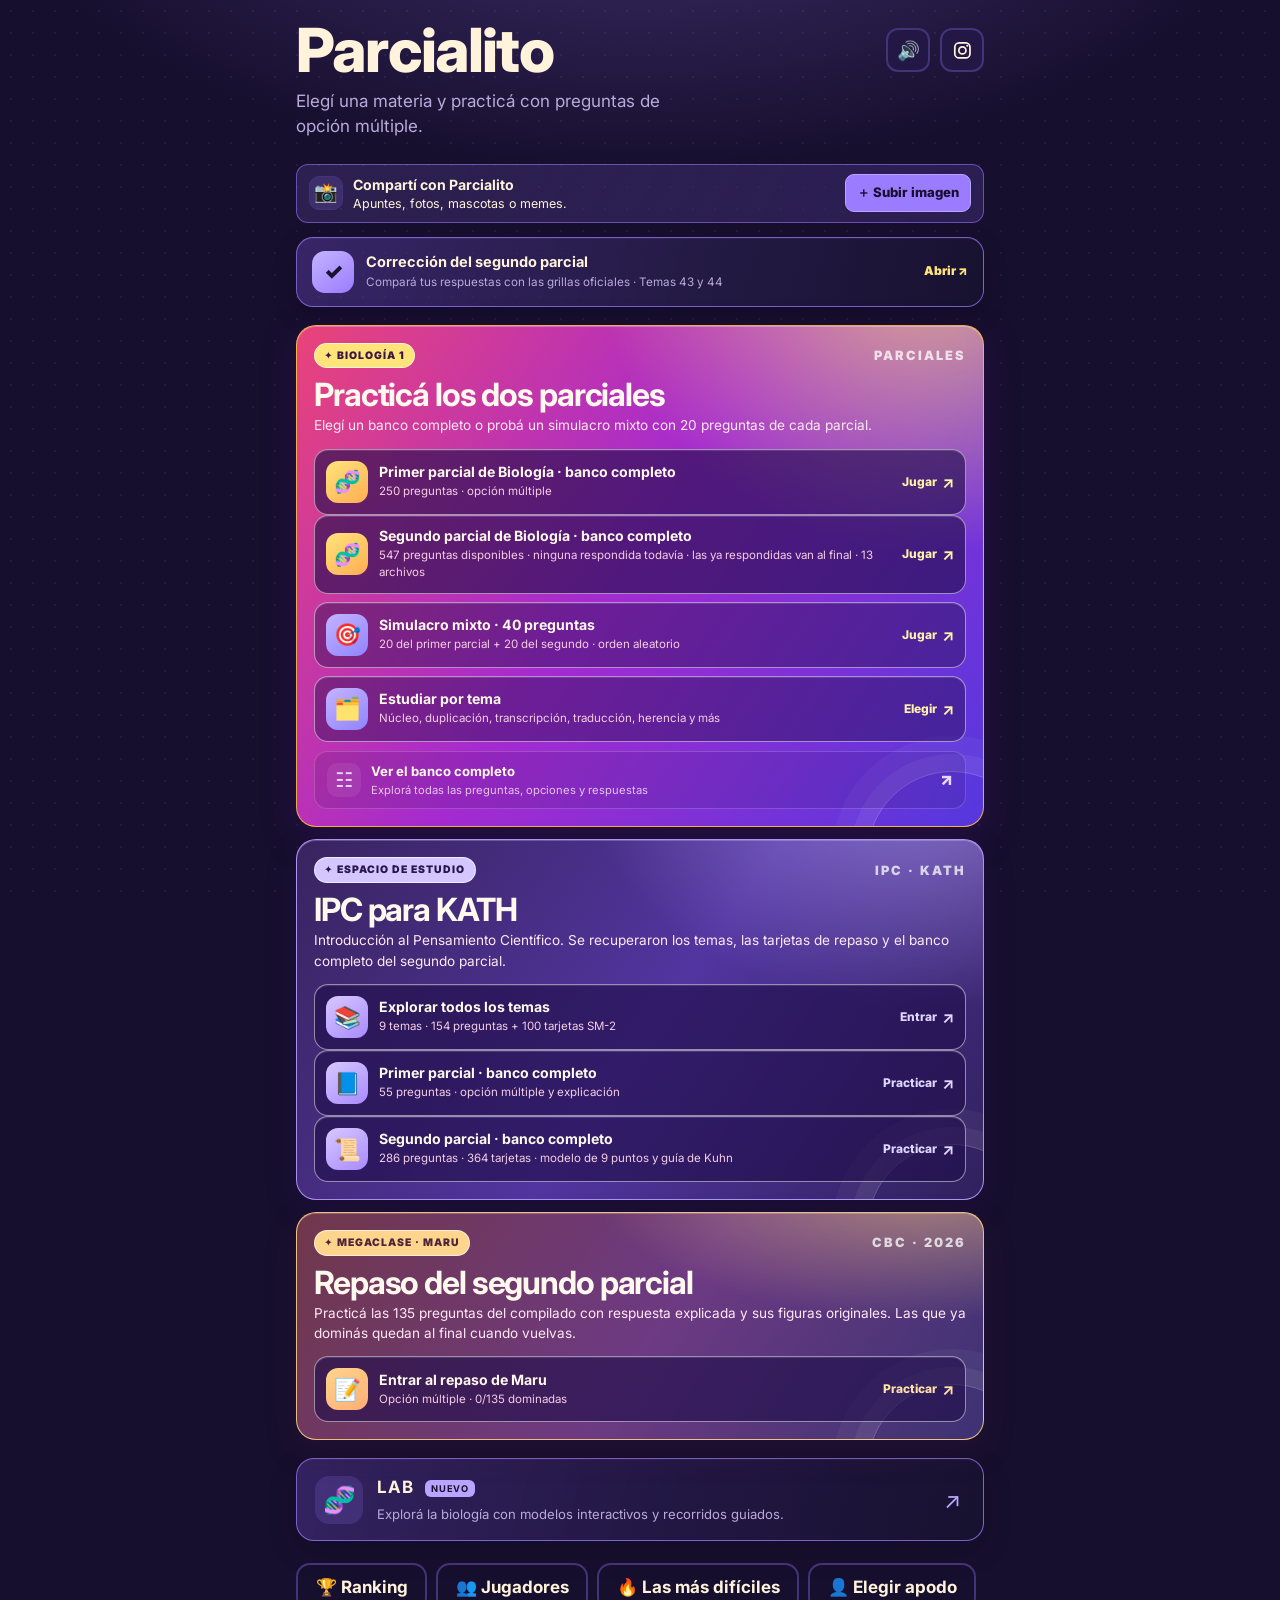
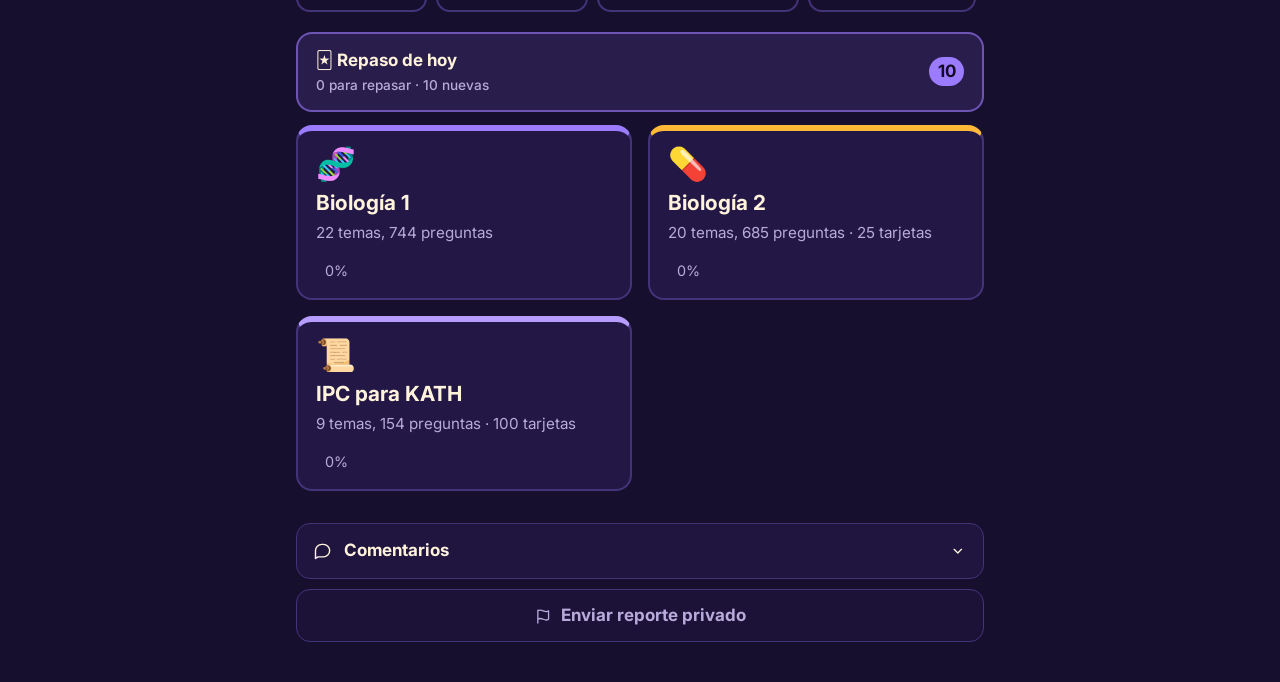
==== index.html @ b1a9db9f "Actualiza versión de app para cargar acceso al Primer Parcial IPC" ====
<!doctype html>
<html lang="es">
<head>
  <meta charset="utf-8">
  <meta name="viewport" content="width=device-width, initial-scale=1, viewport-fit=cover">
  <title>Parcialito: trivia para estudiar</title>
  <meta name="description" content="Practicá con preguntas de opción múltiple por materia y tema, con racha, puntos y sonidos.">
  <meta name="theme-color" content="#170F2E">
  <link rel="icon" type="image/png" sizes="512x512" href="icons/parcialito-512.png">
  <link rel="apple-touch-icon" href="icons/parcialito-192.png">
  <link rel="manifest" href="manifest.json">
  <meta name="apple-mobile-web-app-capable" content="yes">
  <meta name="apple-mobile-web-app-title" content="Parcialito">
  <link rel="preconnect" href="https://fonts.googleapis.com">
  <link rel="preconnect" href="https://fonts.gstatic.com" crossorigin>
  <link href="https://fonts.googleapis.com/css2?family=Inter:wght@400;500;600;700;800&display=swap" rel="stylesheet">
  <link rel="stylesheet" href="css/styles.css?v=20261114-envios3">
</head>
<body>
  <div id="app"></div>
  <canvas id="confeti" aria-hidden="true"></canvas>
  <div id="aviso" role="status" aria-live="polite"></div>


  <noscript>Necesitás activar JavaScript para usar Parcialito.</noscript>
  <script>
    if ('serviceWorker' in navigator && location.protocol === 'https:') {
      window.addEventListener('load', () => {
        navigator.serviceWorker.register('./sw.js?v=20261114-envios2', { scope: './' }).catch((error) => {
          console.warn('[Parcialito] No se pudo registrar el service worker:', error);
        });
      });
    }
  </script>
  <script type="module" src="js/app.js?v=20261115-ipc-primer-parcial"></script>
  <script type="module" src="js/banco-temas.js?v=20261111-1"></script>

<script id="red-de-seguridad">
(function () {
  var detalle = 'No se pudo cargar js/app.js o alguno de sus módulos.';
  function aviso() {
    var app = document.getElementById('app');
    if (!app || app.childElementCount) return;
    app.innerHTML = '<div style="padding:2rem 1rem;text-align:center;font-family:system-ui,sans-serif;color:#FFF3DC;overflow-wrap:anywhere">' +
      '<p style="margin:0 0 1rem">Parcialito no pudo iniciar. Detecté este problema:</p>' +
      '<pre style="white-space:pre-wrap;text-align:left;font-size:.85rem;background:#211e31;padding:12px;border-radius:10px">' +
      detalle.replace(/[&<>]/g, function(c){return {'&':'&amp;','<':'&lt;','>':'&gt;'}[c];}) + '</pre>' +
      '<button id="act-ver" style="font:inherit;font-weight:700;padding:.8rem 1.4rem;border-radius:14px;border:0;background:#9B7BFF;color:#120a26">Volver a intentar</button></div>';
    document.getElementById('act-ver').onclick = function () {
      location.replace(location.pathname + '?actualizar=' + Date.now() + location.hash);
    };
  }
  window.addEventListener('error', function (e) {
    var t = e && e.target;
    if (t && t.tagName && t.tagName !== 'SCRIPT') return;
    if (e && e.message) detalle = e.message + (e.filename ? '\\nArchivo: ' + e.filename : '') + (e.lineno ? '\\nLínea: ' + e.lineno : '');
    setTimeout(aviso, 300);
  }, true);
  window.addEventListener('unhandledrejection', function(e) {
    var r = e && e.reason;
    detalle = 'Error de módulo: ' + (r && r.message ? r.message : String(r || 'desconocido'));
    setTimeout(aviso, 300);
  });
  setTimeout(aviso, 6000);
})();
</script>
<!-- Diagnóstico de inicio: versión 2 -->
</body>
</html>
---- css/styles.css ----
/* ==========================================================
   Repaso: estilos
   Paleta: noche violeta, crema, ámbar (racha), verde/rojo (respuesta)
   Tipografías: Bricolage Grotesque (todo) + Silkscreen (solo la racha)
   ========================================================== */

:root {
  --noche: #170F2E;
  --panel: #231845;
  --panel-2: #2E2058;
  --linea: #43347A;
  --crema: #FFF3DC;
  --tenue: #B8ABDB;
  --violeta: #9B7BFF;
  --ambar: #FFB938;
  --ok: #4FE0A0;
  --mal: #FF5D7A;
  --fuente: 'Inter', system-ui, -apple-system, 'Segoe UI', sans-serif;
  --pixel: 'Silkscreen', 'Courier New', monospace;
  --radio: 16px;
}

*, *::before, *::after { box-sizing: border-box; }

html { color-scheme: dark; -webkit-text-size-adjust: 100%; }

body {
  margin: 0;
  min-height: 100dvh;
  background-color: var(--noche);
  background-image:
    radial-gradient(58rem 28rem at 50% -9rem, rgba(155, 123, 255, .30), transparent 70%),
    radial-gradient(rgba(255, 243, 220, .06) 1px, transparent 1.5px);
  background-size: auto, 22px 22px;
  background-attachment: fixed;
  color: var(--crema);
  font-family: var(--fuente);
  font-size: 1.0625rem;
  line-height: 1.5;
}

button { font: inherit; color: inherit; cursor: pointer; }
h1, h2, h3, p { margin: 0; }

:focus-visible {
  outline: 3px solid var(--ambar);
  outline-offset: 3px;
}

.pantalla {
  max-width: 720px;
  margin: 0 auto;
  padding: 1.25rem 1rem calc(2rem + env(safe-area-inset-bottom));
}

/* ---------- Cabecera ---------- */
.cabecera {
  display: flex;
  align-items: center;
  justify-content: space-between;
  gap: 1rem;
  margin-bottom: .5rem;
}

.marca {
  font-size: clamp(2.6rem, 9vw, 3.8rem);
  font-weight: 800;
  font-stretch: 75%;
  letter-spacing: -.03em;
  line-height: 1;
}

.bajada { color: var(--tenue); max-width: 34ch; margin-bottom: 1.5rem; }

.icono {
  width: 2.75rem; height: 2.75rem;
  display: grid; place-items: center;
  background: var(--panel);
  border: 2px solid var(--linea);
  border-radius: 12px;
  font-size: 1.15rem;
  transition: border-color .15s, transform .1s;
}
.icono:hover { border-color: var(--violeta); }
.icono:active { transform: scale(.94); }

/* ---------- Botones ---------- */
.btn {
  display: inline-flex; align-items: center; justify-content: center; gap: .5rem;
  padding: .8rem 1.4rem;
  border-radius: 14px;
  border: 2px solid transparent;
  font-weight: 700;
  transition: transform .1s, box-shadow .15s, background-color .15s, border-color .15s;
}
.btn:active { transform: translateY(2px); }
.btn.primario {
  background: var(--violeta);
  color: #120a26;
  box-shadow: 0 4px 0 #6a4fd1;
}
.btn.primario:hover { background: #ae92ff; }
.btn.primario:active { box-shadow: 0 1px 0 #6a4fd1; }
.btn.primario[disabled] { background: var(--panel-2); color: var(--tenue); box-shadow: none; cursor: not-allowed; }
.btn.secundario { background: transparent; border-color: var(--linea); color: var(--crema); }
.btn.secundario:hover { border-color: var(--violeta); }
.btn.enlace { background: none; border: 0; padding: .4rem 0; color: var(--tenue); font-weight: 600; }
.btn.enlace:hover { color: var(--crema); }

/* ---------- Inicio: materias ---------- */
.banner-errores {
  width: 100%;
  display: flex; align-items: center; justify-content: space-between;
  padding: .9rem 1.1rem;
  margin-bottom: 1.25rem;
  background: rgba(255, 93, 122, .12);
  border: 2px solid rgba(255, 93, 122, .55);
  border-radius: var(--radio);
  font-weight: 700;
  text-align: left;
}
.banner-errores b {
  background: var(--mal); color: #2a0712;
  min-width: 2rem; padding: .1rem .55rem;
  border-radius: 99px; text-align: center;
}

.materias { display: grid; gap: 1rem; grid-template-columns: repeat(auto-fill, minmax(min(100%, 15.5rem), 1fr)); }

.materia {
  --c: var(--violeta);
  position: relative;
  display: flex; flex-direction: column; gap: .35rem;
  padding: 1.1rem 1.1rem 1rem;
  text-align: left;
  background: var(--panel);
  border: 2px solid var(--linea);
  border-top: 6px solid var(--c);
  border-radius: var(--radio);
  transition: transform .12s, border-color .15s, background-color .15s;
}
.materia:hover { transform: translateY(-3px); border-color: var(--c); background: var(--panel-2); }
.materia .emoji { font-size: 2rem; line-height: 1; margin-bottom: .35rem; }
.materia h2 { font-size: 1.3rem; font-weight: 700; line-height: 1.2; }
.materia .meta { color: var(--tenue); font-size: .95rem; }

.dominio { margin-top: .6rem; display: flex; align-items: center; gap: .6rem; font-size: .9rem; color: var(--tenue); }
.dominio .riel { flex: 1; height: 8px; background: var(--noche); border-radius: 99px; overflow: hidden; }
.dominio .relleno { height: 100%; background: var(--c); border-radius: 99px; }

.vacio {
  padding: 2rem 1.25rem;
  background: var(--panel);
  border: 2px dashed var(--linea);
  border-radius: var(--radio);
  color: var(--tenue);
}
.vacio strong { display: block; color: var(--crema); font-size: 1.15rem; margin-bottom: .4rem; }
.vacio code { background: var(--noche); padding: .1rem .4rem; border-radius: 6px; color: var(--crema); font-size: .95em; }

/* ---------- Materia: temas ---------- */
.titulo-materia { display: flex; align-items: center; gap: .8rem; margin: .5rem 0 1.25rem; }
.titulo-materia .emoji { font-size: 2.2rem; }
.titulo-materia h1 { font-size: clamp(1.7rem, 6vw, 2.3rem); font-weight: 800; line-height: 1.1; letter-spacing: -.02em; }

.temas-barra { display: flex; justify-content: space-between; align-items: center; margin-bottom: .6rem; color: var(--tenue); }

.temas { display: grid; gap: .6rem; padding-bottom: 7.5rem; }

.tema {
  display: flex; align-items: center; gap: .9rem;
  padding: .9rem 1rem;
  background: var(--panel);
  border: 2px solid var(--linea);
  border-radius: 14px;
  cursor: pointer;
  transition: border-color .15s, background-color .15s;
}
.tema:hover { border-color: var(--violeta); }
.tema:has(input:checked) { border-color: var(--c, var(--violeta)); background: var(--panel-2); }
.tema input { width: 1.35rem; height: 1.35rem; accent-color: var(--c, var(--violeta)); flex: none; }
.tema .cuerpo { flex: 1; min-width: 0; }
.tema .nombre { font-weight: 700; line-height: 1.25; }
.tema .detalle { color: var(--tenue); font-size: .92rem; }
.tema .mejor {
  flex: none;
  font-size: .85rem; font-weight: 700;
  padding: .15rem .6rem;
  border-radius: 99px;
  background: var(--noche);
  color: var(--tenue);
}
.tema .mejor.alto { color: var(--ok); }

/* Dominio por tema: barra verde y acceso a las dos modalidades de práctica. */
.tema-item {
  display: grid;
  grid-template-columns: minmax(0, 1fr);
  align-items: stretch;
  gap: .45rem;
}
.tema-item .tema { min-width: 0; }
.tema .coronita {
  display: inline-block;
  margin-left: .2rem;
  color: #E5B94F;
  font-size: .95em;
  vertical-align: .02em;
  filter: drop-shadow(0 1px 2px rgba(229,185,79,.2));
}
.tema-progreso {
  display: block;
  width: 100%;
  height: 6px;
  margin-top: .55rem;
  overflow: hidden;
  border-radius: 99px;
  background: rgba(255,255,255,.09);
}
.tema-progreso-relleno {
  display: block;
  height: 100%;
  border-radius: inherit;
  background: var(--ok, #4FE0A0);
  transition: width .25s ease;
}
.tema-progreso-detalle {
  display: block;
  margin-top: .22rem;
  color: var(--tenue);
  font-size: .76rem;
  line-height: 1.25;
}

.pie-fijo {
  position: fixed; left: 0; right: 0; bottom: 0;
  padding: .9rem 1rem calc(.9rem + env(safe-area-inset-bottom));
  background: rgba(23, 15, 46, .94);
  backdrop-filter: blur(8px);
  border-top: 2px solid var(--linea);
}
.pie-fijo .interior {
  max-width: 720px; margin: 0 auto;
  display: flex; flex-wrap: wrap; align-items: center; justify-content: space-between; gap: .8rem;
}

.segmentos { display: inline-flex; background: var(--panel); border: 2px solid var(--linea); border-radius: 12px; padding: 3px; }
.segmentos label { cursor: pointer; }
.segmentos input { position: absolute; opacity: 0; pointer-events: none; }
.segmentos span { display: block; padding: .4rem .9rem; border-radius: 8px; font-weight: 700; font-size: .95rem; color: var(--tenue); }
.segmentos input:checked + span { background: var(--violeta); color: #120a26; }
.segmentos input:focus-visible + span { outline: 3px solid var(--ambar); outline-offset: 2px; }

/* ---------- Juego ---------- */
.hud { display: flex; align-items: center; gap: .9rem; margin-bottom: 1.25rem; }

.progreso { flex: 1; height: 12px; background: var(--panel); border: 2px solid var(--linea); border-radius: 99px; overflow: hidden; }
.progreso .barra { height: 100%; width: 0; background: var(--violeta); border-radius: 99px; transition: width .35s ease; }

.racha {
  display: inline-flex; align-items: center; gap: .35rem;
  min-width: 4.6rem; justify-content: center;
  padding: .3rem .7rem;
  background: var(--panel);
  border: 2px solid var(--linea);
  border-radius: 12px;
  font-family: var(--pixel);
  font-size: 1.15rem; font-weight: 700;
  color: var(--tenue);
  transition: color .2s, border-color .2s, background-color .2s;
}
.racha .llama { filter: grayscale(1) opacity(.55); transition: filter .2s; font-size: 1.1rem; }
.racha.caliente { color: var(--ambar); border-color: var(--ambar); background: rgba(255, 185, 56, .1); }
.racha.caliente .llama { filter: none; }
.racha.sube { animation: sube .45s ease; }

@keyframes sube {
  0% { transform: scale(1); }
  35% { transform: scale(1.28) rotate(-4deg); }
  100% { transform: scale(1); }
}

.puntos { font-family: var(--pixel); font-size: 1rem; color: var(--tenue); white-space: nowrap; }
.puntos b { color: var(--crema); }

.contador { color: var(--tenue); font-size: .95rem; margin-bottom: .4rem; }

.tarjeta-pregunta {
  padding: 1.25rem 1.25rem 1.35rem;
  background: var(--panel);
  border: 2px solid var(--linea);
  border-radius: var(--radio);
  margin-bottom: 1rem;
}

/* Estado de dominio personal de cada pregunta MC. */
.tarjeta-pregunta.pregunta-dominada { border-color: rgba(79, 224, 160, .52); }
.tarjeta-pregunta.pregunta-practica { border-color: rgba(255, 185, 56, .48); }
.estado-pregunta {
  display: flex; align-items: center; gap: .45rem;
  width: fit-content; max-width: 100%;
  margin: 0 0 .8rem auto;
  padding: .3rem .58rem;
  border: 1px solid var(--linea);
  border-radius: 999px;
  font-size: .72rem; font-weight: 800; line-height: 1.2;
}
.estado-punto { width: .48rem; height: .48rem; flex: none; border-radius: 50%; }
.estado-pregunta-dominada { color: var(--ok); border-color: rgba(79, 224, 160, .35); background: rgba(79, 224, 160, .07); }
.estado-pregunta-dominada .estado-punto { background: var(--ok); }
.estado-pregunta-practica { color: #D9A13B; border-color: rgba(255, 185, 56, .32); background: rgba(255, 185, 56, .06); }
.estado-pregunta-practica .estado-punto { background: #D9A13B; }
.estado-pregunta small { margin-left: .15rem; color: var(--tenue); font-size: .68rem; font-weight: 600; }
.tarjeta-pregunta .tema-etq { color: var(--tenue); font-size: .92rem; margin-bottom: .5rem; }
.pregunta { font-size: clamp(1.25rem, 4.4vw, 1.6rem); font-weight: 700; line-height: 1.3; max-width: 38em; }
.tarjeta-pregunta.tiembla { animation: tiembla .4s ease; }

@keyframes tiembla {
  0%, 100% { transform: translateX(0); }
  20% { transform: translateX(-9px); }
  40% { transform: translateX(8px); }
  60% { transform: translateX(-6px); }
  80% { transform: translateX(4px); }
}

.opciones { display: grid; gap: .7rem; }

.opcion {
  display: flex; align-items: center; gap: .9rem;
  width: 100%;
  padding: .85rem 1rem;
  text-align: left;
  background: var(--panel);
  border: 2px solid var(--linea);
  border-radius: 14px;
  line-height: 1.3;
  transition: transform .1s, border-color .15s, background-color .15s, opacity .2s;
}
.opcion .letra {
  flex: none;
  width: 2rem; height: 2rem;
  display: grid; place-items: center;
  background: var(--noche);
  border: 2px solid var(--linea);
  border-radius: 8px;
  font-family: var(--pixel); font-weight: 700; font-size: .95rem;
  color: var(--tenue);
  transition: background-color .15s, color .15s, border-color .15s;
}
.opciones:not(.bloqueadas) .opcion:hover { border-color: var(--violeta); transform: translateX(3px); }
.opciones:not(.bloqueadas) .opcion:hover .letra { border-color: var(--violeta); color: var(--crema); }

.opciones.bloqueadas .opcion { cursor: default; }
.opcion.ok { border-color: var(--ok); background: rgba(79, 224, 160, .13); }
.opcion.ok .letra { background: var(--ok); border-color: var(--ok); color: #05261a; }
.opcion.mal { border-color: var(--mal); background: rgba(255, 93, 122, .13); }
.opcion.mal .letra { background: var(--mal); border-color: var(--mal); color: #2a0712; }
.opcion.apagada { opacity: .45; }

.feedback { margin: 1rem 0 0; min-height: 0; }
.feedback .veredicto { font-weight: 800; font-size: 1.15rem; }
.feedback .veredicto.ok { color: var(--ok); }
.feedback .veredicto.mal { color: var(--mal); }
.feedback .explicacion { margin-top: .4rem; color: var(--tenue); max-width: 46em; }

.acciones { display: flex; justify-content: flex-end; margin-top: 1rem; min-height: 3.2rem; }

.ayuda-teclas { margin-top: 1.5rem; color: var(--tenue); font-size: .88rem; }
@media (hover: none) { .ayuda-teclas { display: none; } }

/* ---------- Resultado ---------- */
.resultado { text-align: center; padding-top: 2rem; }
.resultado .grande { font-size: 4rem; line-height: 1; margin-bottom: .6rem; }
.resultado h1 { font-size: clamp(2rem, 8vw, 3rem); font-weight: 800; letter-spacing: -.02em; line-height: 1.1; }
.resultado .sub { color: var(--tenue); margin: .5rem auto 1.5rem; max-width: 30ch; }

.cifras { display: grid; grid-template-columns: repeat(3, 1fr); gap: .7rem; margin-bottom: 1.5rem; }
.cifra { padding: 1rem .5rem; background: var(--panel); border: 2px solid var(--linea); border-radius: 14px; }
.cifra b { display: block; font-family: var(--pixel); font-size: clamp(1.3rem, 6vw, 1.9rem); color: var(--ambar); }
.cifra span { color: var(--tenue); font-size: .92rem; }

.botones { display: flex; flex-wrap: wrap; gap: .7rem; justify-content: center; margin-bottom: 2rem; }

.falladas { text-align: left; }
.falladas h2 { font-size: 1.15rem; margin-bottom: .6rem; }
.falladas details { background: var(--panel); border: 2px solid var(--linea); border-radius: 14px; margin-bottom: .6rem; }
.falladas summary { padding: .8rem 1rem; cursor: pointer; font-weight: 600; line-height: 1.3; }
.falladas .detalle { padding: 0 1rem 1rem; color: var(--tenue); }
.falladas .detalle strong { color: var(--ok); }

/* ---------- Varios ---------- */
.cargando { display: grid; place-items: center; min-height: 60vh; color: var(--tenue); gap: 1rem; text-align: center; }
.giro { width: 2.4rem; height: 2.4rem; border: 4px solid var(--linea); border-top-color: var(--violeta); border-radius: 50%; animation: gira .8s linear infinite; }
@keyframes gira { to { transform: rotate(360deg); } }

#confeti { position: fixed; inset: 0; width: 100%; height: 100%; pointer-events: none; z-index: 50; }

#aviso {
  position: fixed; left: 50%; top: 18%;
  transform: translate(-50%, -10px) scale(.9);
  padding: .7rem 1.4rem;
  background: var(--ambar); color: #2b1a00;
  font-family: var(--pixel); font-weight: 700; font-size: 1.15rem;
  border-radius: 14px;
  box-shadow: 0 6px 0 #b9801c;
  opacity: 0; pointer-events: none;
  transition: opacity .2s, transform .25s cubic-bezier(.3, 1.6, .5, 1);
  z-index: 60;
  white-space: nowrap;
}
#aviso.visible { opacity: 1; transform: translate(-50%, 0) scale(1); }

/* ---------- Movimiento reducido ---------- */
@media (prefers-reduced-motion: reduce) {
  *, *::before, *::after { animation: none !important; transition: none !important; }
}

@media (max-width: 420px) {
  .puntos { display: none; }
}

/* ---------- Ranking, apodo e historial ---------- */
.barra-ranking { display: flex; flex-wrap: wrap; gap: .6rem; margin-bottom: 1.25rem; }
.barra-ranking .btn { padding: .6rem 1.1rem; }

.titulo-seccion { font-size: clamp(1.7rem, 6vw, 2.2rem); font-weight: 800; letter-spacing: -.02em; line-height: 1.15; margin-bottom: .75rem; overflow-wrap: anywhere; }

.form-apodo { display: flex; flex-wrap: wrap; gap: .6rem; margin-bottom: 1rem; }
.form-apodo input,
.filtro-tema select {
  font: inherit; color: var(--crema);
  background: var(--panel); border: 2px solid var(--linea); border-radius: 14px;
  padding: .75rem 1rem;
}
.form-apodo input { flex: 1 1 12rem; min-width: 0; }
.form-apodo input:focus,
.filtro-tema select:focus { border-color: var(--violeta); outline: none; }

.chips { display: flex; flex-wrap: wrap; gap: .5rem; margin-bottom: 1rem; }
.chip {
  padding: .45rem .95rem; border-radius: 99px;
  background: var(--panel); border: 2px solid var(--linea);
  font-weight: 700; font-size: .95rem;
}
.chip:hover { border-color: var(--violeta); }
.chip.activo { background: var(--violeta); border-color: var(--violeta); color: #120a26; }

.filtro-tema { display: flex; align-items: center; gap: .7rem; color: var(--tenue); margin-bottom: .5rem; }
.filtro-tema select { flex: 1; min-width: 0; padding: .55rem .8rem; }
.nota-ranking { color: var(--tenue); font-size: .9rem; margin-bottom: 1rem; }

.estado-ranking { color: var(--tenue); text-align: center; padding: 1rem 0; min-height: 1.5em; }
.resultado .estado-ranking { padding: 0 0 1.25rem; }

.lista-ranking, .lista-historial { list-style: none; margin: 0; padding: 0; display: grid; gap: .5rem; }
.lista-ranking li {
  display: grid; grid-template-columns: 2rem 1fr auto; align-items: center; column-gap: .75rem;
  padding: .7rem 1rem;
  background: var(--panel); border: 2px solid var(--linea); border-radius: 14px;
}
.lista-ranking li.yo { border-color: var(--ambar); background: var(--panel-2); }
.lista-ranking .pos { font-family: var(--pixel); color: var(--ambar); text-align: center; }
.lista-ranking .nombre-jugador {
  background: none; border: 0; padding: 0; text-align: left;
  font-weight: 700; overflow-wrap: anywhere;
}
.lista-ranking .nombre-jugador:hover { color: var(--violeta); text-decoration: underline; }
.lista-ranking .detalle-fila { grid-column: 2; grid-row: 2; color: var(--tenue); font-size: .88rem; }
.lista-ranking .pts, .lista-historial .pts { grid-column: 3; grid-row: 1 / span 2; font-family: var(--pixel); font-size: 1.15rem; color: var(--ambar); }

.lista-historial li {
  display: flex; align-items: center; justify-content: space-between; gap: .75rem;
  padding: .7rem 1rem;
  background: var(--panel); border: 2px solid var(--linea); border-radius: 14px;
}
.lista-historial .cuerpo { min-width: 0; }
.lista-historial .nombre { display: block; font-weight: 700; line-height: 1.25; overflow-wrap: anywhere; }
.lista-historial .detalle { color: var(--tenue); font-size: .88rem; }

/* ---------- Progreso por tema ---------- */
.subtitulo { font-size: 1.05rem; font-weight: 800; color: var(--tenue); margin: 1.25rem 0 .6rem; }
.lista-progreso { list-style: none; margin: 0; padding: 0; display: grid; gap: .5rem; }
.lista-progreso li {
  display: flex; align-items: center; justify-content: space-between; gap: .75rem;
  padding: .7rem 1rem;
  background: var(--panel); border: 2px solid var(--linea); border-radius: 14px;
}
.lista-progreso .cuerpo { flex: 1; min-width: 0; }
.lista-progreso .nombre { display: block; font-weight: 700; line-height: 1.25; margin-bottom: .4rem; overflow-wrap: anywhere; }
.lista-progreso .riel { display: block; height: 8px; background: var(--noche); border-radius: 99px; overflow: hidden; }
.lista-progreso .relleno { display: block; height: 100%; background: var(--ok); border-radius: 99px; }
.lista-progreso .pct { text-align: right; font-family: var(--pixel); color: var(--ok); }
.lista-progreso .pct small { display: block; font-family: var(--fuente); color: var(--tenue); font-size: .8rem; }

.aviso-datos { margin-top: 1.25rem; color: var(--tenue); font-size: .85rem; max-width: 52ch; }

/* ---------- Imagen en la pregunta ---------- */
.q-figura { margin: 1rem 0 0; }
.q-figura a { display: block; }
.q-figura img {
  display: block;
  max-width: 100%;
  max-height: min(55vh, 26rem);
  margin: 0 auto;
  object-fit: contain;
  background: var(--noche);
  border: 2px solid var(--linea);
  border-radius: 12px;
  cursor: zoom-in;
}
.q-figura-error { color: var(--tenue); font-size: .92rem; text-align: center; padding: 1rem; }

/* ---------- Reportar pregunta ---------- */
.pie-tarjeta { display: flex; justify-content: flex-end; margin-top: .9rem; }
.reportar {
  background: none; border: 0; padding: .3rem .1rem;
  color: var(--tenue); font-size: .88rem; font-weight: 600;
}
.reportar:hover { color: var(--mal); }
.reportar[disabled] { color: var(--ok); cursor: default; }

dialog.reporte {
  width: min(92vw, 28rem);
  padding: 1.25rem;
  background: var(--panel);
  color: var(--crema);
  border: 2px solid var(--linea);
  border-radius: var(--radio);
}
dialog.reporte::backdrop { background: rgba(10, 6, 24, .72); }
dialog.reporte h2 { font-size: 1.25rem; font-weight: 800; margin-bottom: .5rem; }
.reporte-texto {
  color: var(--tenue); font-size: .92rem; margin-bottom: 1rem;
  display: -webkit-box; -webkit-line-clamp: 3; -webkit-box-orient: vertical; overflow: hidden;
}
dialog.reporte .campo { display: block; margin-bottom: .9rem; }
dialog.reporte .campo > span { display: block; margin-bottom: .3rem; font-weight: 600; font-size: .95rem; }
dialog.reporte select,
dialog.reporte textarea {
  width: 100%;
  padding: .65rem .8rem;
  background: var(--noche);
  color: var(--crema);
  border: 2px solid var(--linea);
  border-radius: 12px;
  font: inherit;
}
dialog.reporte textarea { resize: vertical; min-height: 4.5rem; }
dialog.reporte select:focus,
dialog.reporte textarea:focus { outline: none; border-color: var(--violeta); }
.reporte-estado { min-height: 1.4rem; color: var(--tenue); font-size: .92rem; }
.reporte-botones { display: flex; justify-content: flex-end; gap: .6rem; margin-top: .4rem; }

/* ---------- Repaso de hoy (tarjetas) ---------- */
.banner-repaso {
  width: 100%;
  display: flex; align-items: center; justify-content: space-between;
  padding: .9rem 1.1rem;
  margin-bottom: .8rem;
  background: rgba(155, 123, 255, .14);
  border: 2px solid rgba(155, 123, 255, .6);
  border-radius: var(--radio);
  font-weight: 700;
  text-align: left;
}
.banner-repaso span { display: flex; flex-direction: column; gap: .1rem; }
.banner-repaso small { color: var(--tenue); font-weight: 500; font-size: .85rem; }
.banner-repaso b {
  background: var(--violeta); color: #120a26;
  min-width: 2rem; padding: .1rem .55rem;
  border-radius: 99px; text-align: center;
}
.al-dia { color: var(--tenue); font-size: .92rem; margin: 0 0 1rem; }

/* ---------- Dificultad ---------- */
.dato-dificultad { margin-top: .5rem; font-size: .92rem; color: var(--tenue); }
.dato-dificultad b { color: var(--ambar); }

/* ---------- Simulacro ---------- */
.grupo-botones { display: flex; flex-wrap: wrap; gap: .6rem; }
.reloj {
  font-family: var(--pixel); font-size: 1.05rem; white-space: nowrap;
  padding: .3rem .7rem;
  background: var(--panel);
  border: 2px solid var(--linea);
  border-radius: 12px;
  color: var(--tenue);
}
.reloj.urgente { color: var(--mal); border-color: var(--mal); }
.opcion.elegida { border-color: var(--violeta); background: var(--panel-2); }
.opcion.elegida .letra { background: var(--violeta); border-color: var(--violeta); color: #120a26; }

/* ---------- Tarjetas tipo Anki ---------- */
.contadores-t { display: flex; gap: .6rem; font-family: var(--pixel); font-size: 1.05rem; }
.contadores-t span { min-width: 1.4rem; text-align: center; }
.c-nueva { color: #5CC8FF; }
.c-aprend { color: var(--mal); }
.c-repaso { color: var(--ok); }

.flip { position: relative; perspective: 1400px; cursor: pointer; margin-bottom: 1.2rem; border-radius: var(--radio); -webkit-tap-highlight-color: transparent; }
.flip-tilt {
  transform-style: preserve-3d;
  transform: rotateX(var(--rx, 0deg)) rotateY(var(--ry, 0deg));
  transition: transform .18s ease-out;
}
.flip-interno {
  display: grid;
  position: relative;
  transform-style: preserve-3d;
}
.flip.volteada .flip-interno { transform: rotateY(180deg); }
.cara {
  grid-area: 1 / 1;
  min-height: 17rem;
  display: flex; flex-direction: column; justify-content: center; gap: .8rem;
  padding: 1.4rem 1.3rem;
  background: var(--panel);
  border: 2px solid var(--linea);
  border-radius: var(--radio);
  box-shadow: 0 10px 30px rgba(0, 0, 0, .25);
  backface-visibility: hidden;
  -webkit-backface-visibility: hidden;
}
.cara.dorso { transform: rotateY(180deg); background: var(--panel-2); border-color: var(--violeta); }
.cara .tema-etq { color: var(--tenue); font-size: .9rem; margin: 0; }
.texto-t { font-size: clamp(1.2rem, 4.2vw, 1.55rem); font-weight: 700; line-height: 1.35; white-space: pre-line; overflow-wrap: anywhere; }
.cara.dorso .texto-t { font-weight: 600; font-size: clamp(1.05rem, 3.8vw, 1.3rem); }
.pista-t { color: var(--tenue); font-size: .85rem; margin: auto 0 0; text-align: center; }

.acciones-t { display: grid; grid-template-columns: repeat(4, 1fr); gap: .5rem; min-height: 4.2rem; }
.acciones-t > .btn { grid-column: 1 / -1; }
.valorar {
  display: flex; flex-direction: column; align-items: center; gap: .15rem;
  padding: .7rem .3rem;
  background: var(--panel);
  border: 2px solid var(--linea);
  border-radius: 14px;
  transition: transform .1s, border-color .15s;
}
.valorar b { font-weight: 700; }
.valorar small { color: var(--tenue); font-weight: 500; font-size: .78rem; }
.valorar:hover { transform: translateY(-2px); }
.valorar.otra { border-color: rgba(255, 93, 122, .6); }
.valorar.dificil { border-color: rgba(255, 185, 56, .6); }
.valorar.bien { border-color: rgba(79, 224, 160, .6); }
.valorar.facil { border-color: rgba(92, 200, 255, .6); }
@media (max-width: 420px) { .acciones-t { grid-template-columns: repeat(2, 1fr); } }

/* ---------- Animación de la tarjeta ---------- */
/* Giro con rebote: se levanta, se pasa un poco de largo y vuelve a su lugar */
.flip.girando .flip-interno { animation: girar .85s cubic-bezier(.3, .6, .25, 1) both; }
@keyframes girar {
  0%   { transform: translateZ(0) rotateY(0deg) scale(1); }
  30%  { transform: translateZ(44px) rotateY(62deg) scale(1); }
  62%  { transform: translateZ(34px) rotateY(197deg) scale(1); }
  82%  { transform: translateZ(8px) rotateY(173deg) scale(1); }
  100% { transform: translateZ(0) rotateY(180deg) scale(1); }
}

/* Sombra en el piso: se achica cuando la tarjeta se levanta */
.flip::after {
  content: ''; position: absolute; left: 10%; right: 10%; bottom: -12px; height: 26px; z-index: -1;
  background: radial-gradient(ellipse at center, rgba(0, 0, 0, .5), transparent 70%);
  filter: blur(7px); opacity: .55; pointer-events: none;
}
.flip.girando::after { animation: sombra .85s ease-in-out; }
@keyframes sombra {
  0%   { transform: scaleX(1); opacity: .55; }
  35%  { transform: scaleX(.5); opacity: .2; }
  62%  { transform: scaleX(.68); opacity: .28; }
  100% { transform: scaleX(1); opacity: .55; }
}

/* Reflejo de luz que sigue al puntero y brillo que cruza la tarjeta al girar */
.cara { position: relative; overflow: hidden; }
.cara::before {
  content: ''; position: absolute; inset: 0; pointer-events: none; opacity: 0; transition: opacity .25s;
  background: radial-gradient(circle at var(--mx, 50%) var(--my, 30%), rgba(255, 255, 255, .16), transparent 55%);
}
.cara.dorso::before { background: radial-gradient(circle at calc(100% - var(--mx, 50%)) var(--my, 30%), rgba(255, 255, 255, .16), transparent 55%); }
@media (hover: hover) { .flip:hover .cara::before { opacity: 1; } }
.cara::after {
  content: ''; position: absolute; inset: -30%; pointer-events: none; opacity: 0;
  background: linear-gradient(105deg, transparent 42%, rgba(255, 255, 255, .26) 50%, transparent 58%);
  transform: translateX(-110%);
}
.flip.girando .cara::after { animation: brillo .85s ease-in-out; }
@keyframes brillo {
  0%   { transform: translateX(-110%); opacity: 1; }
  100% { transform: translateX(110%); opacity: 1; }
}

/* Entrada y salida de cada tarjeta */
.flip.entra { animation: entra .5s cubic-bezier(.2, .9, .3, 1.15) both; }
@keyframes entra {
  from { opacity: 0; transform: translateY(30px) scale(.92) rotateX(10deg); }
  to   { opacity: 1; transform: none; }
}
.flip.sale-1 { animation: sale-otra .3s ease-in forwards; }      /* otra vez: sacudida y se va a la izquierda */
.flip.sale-2 { animation: sale-dificil .3s ease-in forwards; }   /* difícil: se hunde */
.flip.sale-3 { animation: sale-bien .3s ease-in forwards; }      /* bien: vuela a la derecha */
.flip.sale-4 { animation: sale-facil .3s ease-in forwards; }     /* fácil: sube y desaparece */
@keyframes sale-otra   { 25% { transform: translateX(10px) rotate(1.5deg); } 100% { transform: translateX(-125%) rotate(-12deg); opacity: 0; } }
@keyframes sale-dificil { to { transform: translateY(46px) scale(.9) rotate(-3deg); opacity: 0; } }
@keyframes sale-bien   { to { transform: translateX(125%) rotate(10deg); opacity: 0; } }
@keyframes sale-facil  { to { transform: translateY(-130%) scale(1.08) rotate(4deg); opacity: 0; } }

/* Los botones aparecen de a uno cuando la tarjeta termina de girar */
.valorar { animation: aparece .45s cubic-bezier(.2, .9, .3, 1.3) backwards; animation-delay: calc(var(--i, 0) * 70ms + 380ms); }
@keyframes aparece {
  from { opacity: 0; transform: translateY(14px) scale(.9); }
  to   { opacity: 1; transform: none; }
}
.valorar:active { transform: scale(.96); }

/* La pista respira suavemente */
.pista-t { animation: respira 2.6s ease-in-out infinite; }
@keyframes respira { 0%, 100% { opacity: .5; } 50% { opacity: 1; } }

.ayuda-valorar { color: var(--tenue); font-size: .88rem; margin-top: .8rem; text-align: center; animation: aparece .4s ease .7s backwards; }

/* ---------- Actividades interactivas de un tema ---------- */
.tema-bloque { display: grid; gap: .45rem; }
.actividades-tema { display: flex; flex-wrap: wrap; gap: .4rem; padding-left: .2rem; }
.actividades-tema:empty { display: none; }
.btn-actividad {
  display: inline-flex; align-items: center; gap: .4rem;
  padding: .45rem .95rem;
  background: rgba(155, 123, 255, .14);
  border: 2px solid rgba(155, 123, 255, .55);
  border-radius: 99px;
  font-weight: 700; font-size: .92rem;
  transition: transform .1s, border-color .15s, background-color .15s;
}
.btn-actividad:hover { border-color: var(--violeta); background: rgba(155, 123, 255, .24); }
.btn-actividad:active { transform: translateY(1px); }

/* ---------- Crucigrama: fila propia debajo de su tema ---------- */
.tema-cruci {
  display: flex; align-items: center; gap: .9rem;
  width: calc(100% - 1.1rem); margin: -.2rem 0 0 1.1rem;
  padding: .75rem 1rem;
  text-align: left;
  background: #FFF3DC; color: #1b1230;
  border: 2px solid #E4DAFF;
  border-left: 6px solid var(--c, var(--violeta));
  border-radius: 14px;
  box-shadow: 0 3px 0 #b9a98c;
  transition: transform .1s, box-shadow .15s, background-color .15s;
}
.tema-cruci:hover { background: #FFF9EC; transform: translateY(-1px); box-shadow: 0 4px 0 #b9a98c; }
.tema-cruci:active { transform: translateY(2px); box-shadow: 0 1px 0 #b9a98c; }
.tema-cruci:focus-visible { outline: 3px solid var(--ambar); outline-offset: 3px; }
.tema-cruci.suelto { width: 100%; margin: 0; }
.tema-cruci .ic { flex: none; width: 2.3rem; height: 2.3rem; display: grid; place-items: center; font-size: 1.15rem; background: #E4DAFF; border-radius: 99px; }
.tema-cruci .cuerpo { flex: 1; min-width: 0; display: flex; flex-direction: column; }
.tema-cruci .nombre { font-weight: 800; line-height: 1.25; }
.tema-cruci .detalle { color: #5a4a80; font-size: .9rem; }
.tema-cruci .mejor { flex: none; font-size: .95rem; font-weight: 800; letter-spacing: .05rem; color: #b36200; }
.tema-cruci b { flex: none; color: #6a4fd1; }

/* ---------- Instagram en la cabecera del menú principal ---------- */
.acciones-cabecera {
  display: flex;
  align-items: center;
  gap: .6rem;
  flex: none;
}

.dev-link {
  width: 2.75rem;
  height: 2.75rem;
  display: inline-grid;
  place-items: center;
  flex: none;
  color: var(--crema);
  background: var(--panel);
  border: 2px solid var(--linea);
  border-radius: 12px;
  text-decoration: none;
  transition: color .18s ease, border-color .18s ease, background-color .18s ease, transform .12s ease;
}

.dev-link:hover {
  color: #E1306C;
  border-color: #E1306C;
  background: var(--panel-2);
}

.dev-link:active {
  transform: scale(.94);
}

.instagram-icon {
  display: block;
  width: 1.3rem;
  height: 1.3rem;
  flex: none;
}

.dev-link:focus-visible {
  outline: 3px solid var(--ambar);
  outline-offset: 3px;
}


/* ---------- Instalar Parcialito (solo en el menú principal) ---------- */
.instalar-app-wrap {
  margin-top: -1rem;
  margin-bottom: 1.1rem;
}

.btn-instalar {
  display: inline-flex;
  align-items: center;
  gap: .55rem;
  min-height: 2.65rem;
  padding: .6rem .9rem;
  border-color: rgba(155, 123, 255, .7);
  background: rgba(35, 24, 69, .72);
  font-size: .9rem;
}

.btn-instalar:hover {
  background: rgba(155, 123, 255, .16);
}

.btn-instalar svg {
  display: block;
  width: 1.15rem;
  height: 1.15rem;
  flex: none;
}

@media (max-width: 420px) {
  .instalar-app-wrap { margin-top: -.75rem; }
  .btn-instalar { width: 100%; justify-content: center; }
}


/* ---------- Comentarios públicos y reportes privados ---------- */
.participacion { display: grid; gap: .65rem; margin: 2rem 0 .5rem; }
.panel-comentarios { overflow: hidden; border: 1px solid var(--linea); border-radius: 14px; background: rgba(35,24,69,.72); }
.panel-comentarios > summary { display: flex; align-items: center; gap: .7rem; padding: .9rem 1rem; min-height: 3.25rem; cursor: pointer; list-style: none; font-weight: 700; }
.panel-comentarios > summary::-webkit-details-marker { display: none; }
.panel-comentarios > summary .chevron { width: 1.1rem; height: 1.1rem; margin-left: auto; transition: transform .18s ease; }
.panel-comentarios[open] > summary .chevron { transform: rotate(180deg); }
.icono-lineal { width: 1.25rem; height: 1.25rem; flex: none; }
.comentarios-contenido { padding: 0 1rem 1rem; border-top: 1px solid rgba(184,171,219,.16); }
.participacion-ayuda { color: var(--tenue); font-size: .9rem; margin: .85rem 0; }
.form-participacion { display: grid; gap: .8rem; }
.form-participacion .campo { display: grid; gap: .35rem; color: var(--tenue); font-size: .9rem; }
.form-participacion input, .form-participacion textarea, .form-participacion select { width: 100%; min-width: 0; padding: .7rem .8rem; color: var(--crema); background: var(--noche); border: 1px solid var(--linea); border-radius: 10px; font: inherit; font-size: .95rem; }
.form-participacion textarea { resize: vertical; }
.form-participacion input:focus-visible, .form-participacion textarea:focus-visible, .form-participacion select:focus-visible { outline: 2px solid var(--violeta); outline-offset: 2px; }
.participacion-estado { min-height: 1.3em; margin: 0; color: var(--tenue); font-size: .85rem; }
.lista-comentarios { display: grid; gap: .6rem; margin-top: 1rem; }
.comentario-publico { padding: .75rem .85rem; border: 1px solid rgba(184,171,219,.18); border-radius: 10px; background: rgba(23,15,46,.55); overflow-wrap: anywhere; }
.comentario-cabecera { display: flex; justify-content: space-between; align-items: baseline; gap: .8rem; }
.comentario-cabecera strong { font-size: .9rem; color: var(--crema); }
.comentario-cabecera time { font-size: .75rem; color: var(--tenue); flex: none; }
.comentario-publico p { white-space: pre-wrap; margin: .35rem 0 0; font-size: .92rem; }
.reporte-general-boton { display: flex; align-items: center; justify-content: center; gap: .6rem; width: 100%; min-height: 3rem; border: 1px solid var(--linea); background: rgba(35,24,69,.45); color: var(--tenue); }
.reporte-general-boton:hover { border-color: var(--violeta); color: var(--crema); background: var(--panel); }
.reporte-general-boton .icono-lineal { width: 1.15rem; height: 1.15rem; }
.reporte[open] { width: min(92vw, 32rem); max-height: 88dvh; overflow-y: auto; }
.reporte::backdrop { background: rgba(8,5,18,.78); backdrop-filter: blur(3px); }
.reporte .form-participacion { margin-top: 1rem; }
@media (max-width: 480px) {
  .comentario-cabecera { align-items: flex-start; flex-direction: column; gap: .1rem; }
}


/* Acceso destacado al segundo parcial */
.banner-segundo {
  position: relative; isolation: isolate; overflow: hidden; margin: 18px 0 12px; padding: 17px;
  border: 1px solid rgba(255, 187, 64, .88); border-radius: 20px;
  background: radial-gradient(ellipse at 92% -15%, rgba(255, 228, 112, .7), transparent 37%),
    linear-gradient(125deg, #e94379 0%, #a52bd0 47%, #5438de 100%);
  box-shadow: 0 12px 34px rgba(70, 18, 114, .35), inset 0 1px rgba(255,255,255,.28);
}
.banner-segundo::after { content:""; position:absolute; z-index:-1; width:170px; height:170px; right:-54px; bottom:-115px; border:1px solid rgba(255,255,255,.24); border-radius:50%; box-shadow:0 0 0 17px rgba(255,255,255,.06),0 0 0 35px rgba(255,255,255,.04); }
.sp-cabecera { display:flex; justify-content:space-between; align-items:center; gap:12px; }
.sp-sello { color:#3a1746; background:#ffe47a; border:1px solid rgba(255,255,255,.65); border-radius:999px; padding:4px 9px; font-size:.65rem; font-weight:900; letter-spacing:.1em; }
.sp-numero { color:rgba(255,255,255,.75); font-weight:900; font-size:.8rem; letter-spacing:.16em; }
.banner-segundo h2 { margin:9px 0 3px; color:#fff9ed; font-size:clamp(1.55rem,6vw,2rem); line-height:1.1; letter-spacing:-.035em; }
.sp-descripcion { color:#ffe8f4; font-size:.85rem; margin:0 0 13px; }
.sp-tema { display:flex; align-items:center; gap:11px; width:100%; padding:11px; text-align:left; color:#fff9ed; border:1px solid rgba(255,255,255,.5); border-radius:14px; background:rgba(32,14,73,.62); box-shadow:inset 0 1px rgba(255,255,255,.12); font:inherit; transition:transform .18s,border-color .18s,background .18s; }
.sp-tema:hover { transform:translateY(-2px); border-color:#fff2a8; background:rgba(32,14,73,.78); }
.sp-tema:focus-visible { outline:3px solid #fff2a8; outline-offset:3px; }
.sp-tema-icono { display:grid; place-items:center; flex:0 0 42px; width:42px; height:42px; border-radius:12px; background:linear-gradient(145deg,#ffe47a,#ffad53); font-size:1.35rem; }
.sp-tema-texto { display:grid; flex:1; min-width:0; gap:2px; }
.sp-tema-texto strong { font-size:.88rem; line-height:1.3; }
.sp-tema-texto small { color:#f5cee4; font-size:.72rem; }
.sp-tema-accion { display:flex; align-items:center; gap:5px; color:#fff2a8; white-space:nowrap; font-size:.75rem; font-weight:800; }
.sp-tema-accion b { font-size:1rem; }
.sp-tema-por-tema { margin-top:8px; background:rgba(32,14,73,.42); }
.sp-tema-por-tema .sp-tema-icono { background:linear-gradient(145deg,#c4b4ff,#8f83ff); }
.banner-segundo .sp-banco { border-color:rgba(255,255,255,.18); background:rgba(35,18,76,.14); }
.banner-segundo .sp-banco:hover { border-color:rgba(255,255,255,.34); background:rgba(35,18,76,.25); }
.banner-segundo .sp-banco-icono { color:#e6d8ff; background:rgba(255,255,255,.07); }
.banner-segundo .sp-banco-texto small { color:rgba(255,239,249,.78); }
.banner-segundo .sp-banco-flecha { color:#e6d8ff; }

/* Selector de temas del Segundo parcial de Biología */
.estudio-sp { padding-bottom:2rem; }
.estudio-sp-grid { display:grid; grid-template-columns:repeat(2,minmax(0,1fr)); gap:12px; margin:20px 0; }
.estudio-sp-card { display:flex; align-items:flex-start; gap:12px; min-width:0; padding:16px; text-align:left; color:var(--crema); border:1px solid rgba(155,123,255,.28); border-radius:16px; background:linear-gradient(145deg,rgba(48,35,82,.88),rgba(28,22,51,.96)); box-shadow:inset 0 1px rgba(255,255,255,.04); font:inherit; cursor:pointer; transition:transform .18s,border-color .18s,background .18s; }
.estudio-sp-card:hover:not(:disabled) { transform:translateY(-2px); border-color:rgba(255,228,122,.7); background:linear-gradient(145deg,rgba(66,47,111,.94),rgba(35,26,65,.98)); }
.estudio-sp-card:focus-visible { outline:3px solid #ffe47a; outline-offset:3px; }
.estudio-sp-card:disabled { opacity:.5; cursor:default; }
.estudio-sp-icono { display:grid; place-items:center; flex:0 0 42px; width:42px; height:42px; border-radius:12px; background:rgba(155,123,255,.17); font-size:1.35rem; }
.estudio-sp-texto { display:flex; flex:1; min-width:0; flex-direction:column; gap:5px; }
.estudio-sp-texto strong { font-size:.95rem; line-height:1.3; }
.estudio-sp-texto small { color:var(--tenue); font-size:.76rem; line-height:1.45; }
.estudio-sp-texto em { color:#ffe47a; font-size:.72rem; font-style:normal; font-weight:800; }
.estudio-sp-flecha { color:#d2c5ff; font-size:1.2rem; }
.estudio-sp-banco { margin-top:4px; }
@media(max-width:620px) { .estudio-sp-grid { grid-template-columns:1fr; gap:9px; }.estudio-sp-card { padding:13px; } }

.banner-megaclase {
  margin-top: 10px;
  border-color: rgba(255,208,134,.88);
  background:
    radial-gradient(ellipse at 92% -15%, rgba(255,210,126,.52), transparent 38%),
    linear-gradient(125deg,#71374b 0%,#6d3a83 52%,#3c3273 100%);
  box-shadow: 0 12px 30px rgba(63,22,58,.3), inset 0 1px rgba(255,255,255,.22);
}
.banner-megaclase .sp-sello { color:#4d2539; background:#ffd58d; }
.banner-megaclase .sp-tema-icono { background:linear-gradient(145deg,#ffd58d,#ffad74); }
.banner-megaclase .sp-tema:hover { border-color:#ffe0a7; background:rgba(44,20,69,.78); }
.banner-megaclase .sp-tema-accion { color:#ffe1a8; }

/* Acceso a Parcialito LAB */
.banner-lab {
  width: 100%; display: flex; align-items: center; gap: 14px; margin: 18px 0 22px;
  padding: 16px 18px; text-align: left; color: var(--crema); cursor: pointer;
  border: 1px solid rgba(155,123,255,.75); border-radius: 18px;
  background: linear-gradient(105deg, rgba(91,62,166,.42), rgba(35,24,69,.94) 55%, rgba(24,18,48,.98));
  box-shadow: inset 0 1px rgba(255,255,255,.04), 0 10px 30px rgba(5,3,15,.16);
  font: inherit; transition: border-color .18s, transform .18s, box-shadow .18s;
}
.banner-lab:hover { border-color: var(--violeta); transform: translateY(-2px); box-shadow: 0 12px 32px rgba(5,3,15,.25), 0 0 0 3px rgba(155,123,255,.09); }
.banner-lab:focus-visible { outline: 2px solid var(--violeta); outline-offset: 3px; }
.banner-lab-icon { display:grid; place-items:center; flex:0 0 48px; width:48px; height:48px; border-radius:14px; font-size:1.65rem; background:rgba(155,123,255,.17); }
.banner-lab-text { display:flex; flex:1; min-width:0; flex-direction:column; gap:4px; }
.banner-lab-text strong { font-size:1.06rem; letter-spacing:.06em; }
.banner-lab-text small { color:var(--tenue); line-height:1.45; font-size:.82rem; }
.banner-lab-nuevo { vertical-align:middle; margin-left:6px; padding:3px 6px; border-radius:6px; font-size:.58rem; letter-spacing:.08em; color:#170f2e; background:#b9a4ff; }
.banner-lab-flecha { color:#bba8ff; font-size:1.4rem; padding:0 4px; }
@media(max-width:480px) { .banner-segundo { padding:14px; }.sp-tema { gap:8px; padding:9px; }.sp-tema-icono { flex-basis:38px; width:38px; height:38px; }.sp-tema-texto strong { font-size:.8rem; }.sp-tema-accion { font-size:.7rem; }.banner-lab { padding:13px; gap:10px; } .banner-lab-icon { width:40px; height:40px; flex-basis:40px; } .banner-lab-text small { font-size:.76rem; } }

/* Variante limpia solo para el cuestionario del Segundo parcial. */
.pantalla-segundo-limpia .progreso,
.pantalla-segundo-limpia .puntos,
.pantalla-segundo-limpia .racha,
.pantalla-segundo-limpia .tema-etq,
.pantalla-segundo-limpia .ayuda-teclas { display:none; }
.pantalla-segundo-limpia .hud { justify-content:flex-start; margin-bottom:.7rem; }
.pantalla-segundo-limpia .acciones { min-height:0; margin:.65rem 0 0; }
.pantalla-segundo-limpia .acciones #btn-sig[hidden] { display:none; }
.pantalla-segundo-limpia .pie-tarjeta-abajo { margin-top:.25rem; padding-top:.3rem; border-top:1px solid rgba(184,171,219,.12); }
.pantalla-segundo-limpia .reportar { font-size:.76rem; font-weight:500; opacity:.78; }
.pantalla-segundo-limpia .reportar:hover,.pantalla-segundo-limpia .reportar:focus-visible { opacity:1; }
.pantalla-segundo-limpia.resultado .cifras { grid-template-columns:1fr; }
.pantalla-segundo-limpia.resultado .cifra:first-child,
.pantalla-segundo-limpia.resultado .cifra:last-child { display:none; }


/* Banco completo del segundo parcial: consulta, búsqueda y paginación. */
.sp-banco {
  display:flex; align-items:center; gap:10px; width:100%; margin-top:9px; padding:10px 12px;
  text-align:left; color:#fff9ed; border:1px solid rgba(255,255,255,.28); border-radius:13px;
  background:rgba(32,14,73,.28); font:inherit; cursor:pointer;
  transition:background .18s,border-color .18s,transform .18s;
}
.sp-banco:hover { background:rgba(32,14,73,.5); border-color:rgba(255,242,168,.75); transform:translateY(-1px); }
.sp-banco:focus-visible { outline:3px solid #fff2a8; outline-offset:3px; }
.sp-banco-icono { display:grid; place-items:center; flex:0 0 34px; height:34px; border-radius:10px; color:#fff2a8; background:rgba(255,255,255,.1); font-size:1.25rem; }
.sp-banco-texto { display:grid; flex:1; min-width:0; gap:2px; }
.sp-banco-texto strong { font-size:.82rem; }
.sp-banco-texto small { color:#f5cee4; font-size:.7rem; line-height:1.35; }
.sp-banco-flecha { color:#fff2a8; font-weight:900; }
.banco-sp-panel { display:grid; gap:14px; }
.banco-sp-resumen { display:grid; grid-template-columns:repeat(2,minmax(0,1fr)); gap:10px; }
.banco-sp-resumen > div { display:grid; gap:2px; padding:13px; border:1px solid var(--linea); border-radius:14px; background:var(--panel); }
.banco-sp-resumen strong { color:var(--crema); font-size:1.45rem; line-height:1.1; }
.banco-sp-resumen span { color:var(--tenue); font-size:.75rem; }
.banco-sp-busqueda,.banco-sp-filtro { display:grid; gap:6px; color:var(--tenue); font-size:.8rem; font-weight:700; }
.banco-sp-busqueda input,.banco-sp-filtro select {
  width:100%; min-width:0; box-sizing:border-box; padding:12px 13px; color:var(--crema);
  border:1px solid var(--linea); border-radius:12px; background:var(--panel); font:inherit;
}
.banco-sp-busqueda input:focus,.banco-sp-filtro select:focus { outline:2px solid var(--violeta); outline-offset:2px; }
.banco-sp-estado { color:var(--tenue); font-size:.78rem; }
.banco-sp-lista { display:grid; gap:12px; }
.banco-pregunta { padding:15px; border:1px solid var(--linea); border-radius:16px; background:var(--panel); }
.banco-pregunta-meta { display:flex; justify-content:space-between; flex-wrap:wrap; gap:6px; margin-bottom:10px; color:var(--tenue); font-size:.7rem; font-weight:700; }
.banco-pregunta-meta span:first-child { color:var(--violeta); }
.banco-pregunta h2 { margin:0 0 12px; color:var(--crema); font-size:1rem; line-height:1.5; }
.banco-pregunta-imagen { margin:10px 0; }
.banco-pregunta-imagen img { display:block; max-width:100%; max-height:260px; margin:auto; object-fit:contain; border-radius:10px; }
.banco-opciones { display:grid; gap:7px; margin:0; padding:0; list-style:none; }
.banco-opciones li { display:grid; grid-template-columns:22px minmax(0,1fr) auto; align-items:start; gap:7px; padding:9px 10px; color:var(--tenue); border:1px solid var(--linea); border-radius:10px; font-size:.82rem; line-height:1.4; }
.banco-opciones li > span:first-child { font-weight:800; color:var(--crema); }
.banco-opciones li.es-correcta { color:var(--crema); border-color:rgba(79,224,160,.5); background:rgba(79,224,160,.08); }
.banco-opciones li.es-correcta > span:first-child { color:#4fe0a0; }
.banco-opciones li b { color:#4fe0a0; font-size:.68rem; white-space:nowrap; }
.banco-explicacion { margin-top:11px; padding-top:9px; border-top:1px solid var(--linea); color:var(--tenue); font-size:.8rem; line-height:1.5; }
.banco-explicacion summary { color:var(--violeta); cursor:pointer; font-weight:700; }
.banco-explicacion p { margin:8px 0 0; }
.banco-sp-paginacion { display:flex; align-items:center; justify-content:space-between; gap:8px; padding:8px 0 22px; }
.banco-sp-paginacion span { color:var(--tenue); font-size:.75rem; text-align:center; }
.banco-sp-paginacion .btn { padding:9px 11px; font-size:.76rem; }
.banco-sp-paginacion .btn:disabled { opacity:.4; cursor:not-allowed; }
@media(max-width:480px) {
  .sp-banco { gap:8px; padding:9px; }
  .sp-banco-texto small { font-size:.66rem; }
  .banco-pregunta { padding:12px; }
  .banco-opciones li { grid-template-columns:19px minmax(0,1fr); }
  .banco-opciones li b { grid-column:2; }
  .banco-sp-paginacion .btn { padding:8px; font-size:.7rem; }
}


/* Práctica del segundo parcial a partir de palabras clave. */
.banco-practica-palabras {
  display:grid; gap:10px; padding:15px;
  border:1px solid rgba(155,123,255,.55); border-radius:16px;
  background:linear-gradient(145deg,rgba(155,123,255,.12),rgba(46,32,88,.72));
}
.banco-practica-cabecera { display:flex; align-items:center; gap:10px; }
.banco-practica-icono {
  display:grid; place-items:center; flex:0 0 38px; height:38px;
  border-radius:12px; color:var(--crema); background:rgba(155,123,255,.2);
  font-size:1.65rem; font-weight:800;
}
.banco-practica-cabecera h2 { margin:0; color:var(--crema); font-size:.98rem; }
.banco-practica-cabecera p { margin:3px 0 0; color:var(--tenue); font-size:.76rem; line-height:1.4; }
.banco-practica-ayuda { margin-top:-4px; color:var(--tenue); font-size:.72rem; line-height:1.45; }
.banco-practica-resultado { min-height:1.2em; color:var(--ok); font-size:.78rem; font-weight:700; }
.banco-practica-iniciar {
  width:100%; padding:12px 14px; border:0; border-radius:12px;
  color:#170F2E; background:var(--violeta); font:inherit; font-size:.84rem;
  font-weight:800; cursor:pointer; transition:filter .18s,transform .18s;
}
.banco-practica-iniciar:hover:not(:disabled) { filter:brightness(1.12); transform:translateY(-1px); }
.banco-practica-iniciar:focus-visible { outline:3px solid var(--crema); outline-offset:3px; }
.banco-practica-iniciar:disabled { opacity:.42; cursor:not-allowed; }


/* Mascota de Parcialito: paseo decorativo debajo de las respuestas. */
.mascota-paseo {
  display: none !important; /* Desactivada temporalmente; conservar el código para reactivarla. */
  --m-w: min(132px, 35vw);
  --salto: 30px;
  position: relative;
  display: block;
  width: 100%;
  height: 128px;
  margin: .15rem 0 -.1rem;
  overflow: hidden;
  pointer-events: none;
  user-select: none;
}
.mascota-camina {
  position: absolute;
  left: 0;
  bottom: 0;
  width: var(--m-w);
  aspect-ratio: 180 / 126;
  animation: paseo-parcialito 13s linear infinite;
}
/* Ida y vuelta. El giro es instantáneo (sin cuadros intermedios), así nunca queda aplastado si se pausa. */
@keyframes paseo-parcialito {
  0%       { left: 0; transform: scaleX(1); }
  49.99%   { left: calc(100% - var(--m-w)); transform: scaleX(1); }
  50%      { left: calc(100% - var(--m-w)); transform: scaleX(-1); }
  99.99%   { left: 0; transform: scaleX(-1); }
  100%     { left: 0; transform: scaleX(1); }
}
.mascota-sombra {
  position: absolute;
  left: 10%;
  bottom: 1%;
  width: 72%;
  height: 7%;
  border-radius: 50%;
  background: rgba(155, 123, 255, .24);
}
.mascota-cuerpo {
  position: absolute;
  inset: 0;
  transform-origin: center bottom;
  animation: rebote-trote .28s ease-in-out infinite alternate;
  filter: drop-shadow(0 3px 2px rgba(20, 10, 45, .12));
}
.perro { display: block; width: 100%; height: 100%; overflow: visible; }
@keyframes rebote-trote {
  from { transform: translateY(0); }
  to   { transform: translateY(-2.5px); }
}

/* Partes del cuerpo: cada una gira desde su articulación. */
.p-pata   { transform-box: fill-box; transform-origin: 50% 4%; animation: trote .56s ease-in-out infinite alternate; }
.p-pata-b { animation-direction: alternate-reverse; }
.p-pata-c { animation-direction: alternate-reverse; animation-delay: -.14s; }
@keyframes trote {
  from { transform: rotate(-17deg); }
  to   { transform: rotate(17deg); }
}
.p-cola { transform-origin: 56px 54px; animation: mueve-cola .5s ease-in-out infinite alternate; }
@keyframes mueve-cola {
  from { transform: rotate(-14deg); }
  to   { transform: rotate(9deg); }
}
.p-cabeza { transform-origin: 108px 72px; animation: cabeceo 1.12s ease-in-out infinite alternate; }
@keyframes cabeceo {
  from { transform: rotate(-2.5deg); }
  to   { transform: rotate(2.5deg); }
}
.p-medalla { transform-origin: 130px 91px; animation: balanceo .56s ease-in-out infinite alternate; }
@keyframes balanceo {
  from { transform: rotate(-9deg); }
  to   { transform: rotate(9deg); }
}
.p-oreja { transform-origin: 146px 22px; animation: oreja .56s ease-in-out infinite alternate; }
@keyframes oreja {
  from { transform: rotate(0deg); }
  to   { transform: rotate(7deg); }
}
.p-ojos { transform-box: fill-box; transform-origin: 50% 55%; animation: parpadeo 4.6s infinite; }
@keyframes parpadeo {
  0%, 93%, 100% { transform: scaleY(1); }
  96%           { transform: scaleY(.1); }
}
.p-lengua, .p-corazon, .p-gota { opacity: 0; }
.p-corazon, .p-gota { transform-box: fill-box; transform-origin: center; }

/* Reacciones: el perrito se frena donde está. */
.mascota-paseo[data-estado] .mascota-camina { animation-play-state: paused; }
.mascota-paseo[data-estado] .p-pata { animation: none; }
.mascota-paseo[data-estado] .p-medalla { animation-duration: 1.1s; }

/* Acierto: salta contento, mueve la cola a toda velocidad y suelta corazones. */
.mascota-paseo[data-estado="acierto"] .mascota-cuerpo { animation: salto .55s ease-out 3; }
.mascota-paseo[data-estado="acierto"] .mascota-sombra { animation: sombra-salto .55s ease-out 3; }
.mascota-paseo[data-estado="acierto"] .p-cola { animation-duration: .16s; }
.mascota-paseo[data-estado="acierto"] .p-cabeza { animation: none; transform: rotate(-4deg); }
.mascota-paseo[data-estado="acierto"] .p-ojos { animation: none; transform: scaleY(.3); }
.mascota-paseo[data-estado="acierto"] .p-lengua { opacity: 1; }
.mascota-paseo[data-estado="acierto"] .p-corazon { animation: corazon 1.5s ease-out forwards; }
.mascota-paseo[data-estado="acierto"] .p-c2 { animation-delay: .2s; }
.mascota-paseo[data-estado="acierto"] .p-c3 { animation-delay: .4s; }
@keyframes salto {
  0%   { transform: translateY(0) scale(1, 1); }
  15%  { transform: translateY(0) scale(1.08, .9); }
  55%  { transform: translateY(calc(var(--salto) * -1)) scale(.95, 1.07); }
  100% { transform: translateY(0) scale(1, 1); }
}
@keyframes sombra-salto {
  0%, 100% { transform: scale(1); opacity: 1; }
  55%      { transform: scale(.6); opacity: .5; }
}
@keyframes corazon {
  0%   { opacity: 0; transform: translateY(0) scale(.4); }
  20%  { opacity: 1; transform: translateY(-8px) scale(1.1); }
  100% { opacity: 0; transform: translateY(-22px) scale(.9); }
}

/* Hito de racha: voltereta en el aire. */
.mascota-paseo[data-hito] .mascota-cuerpo { transform-origin: 50% 50%; animation: voltereta .9s ease-in-out 1; }
.mascota-paseo[data-hito] .mascota-sombra { animation: sombra-salto .9s ease-in-out 1; }
@keyframes voltereta {
  0%   { transform: translateY(0) rotate(0deg); }
  50%  { transform: translateY(calc(var(--salto) * -1)) rotate(-180deg); }
  100% { transform: translateY(0) rotate(-360deg); }
}

/* Error: tropieza, agacha la cabeza, baja la cola y le cae una gotita. */
.mascota-paseo[data-estado="error"] .mascota-cuerpo { animation: tropiezo .5s ease-out 1; }
.mascota-paseo[data-estado="error"] .p-cabeza { animation: cabeza-baja .55s ease-out forwards; }
.mascota-paseo[data-estado="error"] .p-cola { animation: cola-baja .6s ease-out forwards; }
.mascota-paseo[data-estado="error"] .p-oreja { animation: none; transform: rotate(10deg); }
.mascota-paseo[data-estado="error"] .p-gota { animation: gota 1.3s ease-in .3s 1 forwards; }
@keyframes tropiezo {
  0%   { transform: translateX(0) scale(1, 1); }
  20%  { transform: translateX(-5px) scale(1.04, .94); }
  45%  { transform: translateX(4px) scale(1.02, .96); }
  70%  { transform: translateX(-2px) scale(1, .97); }
  100% { transform: translateX(0) scale(1, .97); }
}
@keyframes cabeza-baja {
  to { transform: rotate(15deg) translateY(4px); }
}
@keyframes cola-baja {
  to { transform: rotate(-50deg); }
}
@keyframes gota {
  0%   { opacity: 0; transform: translateY(0); }
  20%  { opacity: 1; }
  100% { opacity: 0; transform: translateY(16px); }
}

@media (max-width: 480px) {
  .mascota-paseo { --m-w: 100px; --salto: 22px; height: 100px; }
}
@media (prefers-reduced-motion: reduce) {
  .mascota-camina, .mascota-cuerpo, .mascota-sombra, .mascota-paseo *, .mascota-paseo[data-estado] * {
    animation: none !important;
  }
}
/* English Practice entry: its own typography and visual identity. */
.english-banner{display:flex;align-items:center;gap:16px;width:100%;margin:12px 0 18px;padding:17px 19px;border:1px solid rgba(174,145,255,.38);border-radius:18px;text-decoration:none;color:#fff4df;background:linear-gradient(105deg,#211638 0%,#30204d 58%,#211936 100%);box-shadow:0 10px 28px rgba(12,7,25,.18);transition:transform .18s,border-color .18s,box-shadow .18s;font-family:Inter,system-ui,-apple-system,"Segoe UI",sans-serif}
.english-banner:hover{transform:translateY(-2px);border-color:#b69aff;box-shadow:0 14px 32px rgba(12,7,25,.28)}
.english-banner-mark{width:51px;height:51px;flex:0 0 51px;display:flex;align-items:center;justify-content:center;position:relative;border-radius:14px;background:linear-gradient(145deg,#b69aff,#8062d7);color:#211638;font-size:19px;font-weight:900;letter-spacing:-1px}
.english-banner-mark span{position:absolute;right:5px;bottom:4px;font-size:8px;letter-spacing:0;opacity:.65}
.english-banner-copy{min-width:0;display:grid;gap:5px;flex:1}
.english-banner-copy strong{font-size:15px;line-height:1.15;letter-spacing:.11em;font-weight:850;color:#fff5e5}
.english-banner-copy strong i{font-style:normal;color:#c7b5ff}
.english-banner-copy small{font-size:11px;line-height:1.45;color:#c6badb;font-weight:450;letter-spacing:0}
.english-banner-cta{display:flex;align-items:center;gap:9px;color:#d6c8ff;font-size:9px;font-weight:800;letter-spacing:.12em;white-space:nowrap}
.english-banner-cta b{font-size:17px;font-weight:500}
@media(max-width:480px){.english-banner{gap:11px;padding:14px 13px}.english-banner-mark{width:44px;height:44px;flex-basis:44px;font-size:17px}.english-banner-copy strong{font-size:12px}.english-banner-copy small{font-size:10px}.english-banner-cta{font-size:8px;gap:5px}}


.detalle-didactico { margin-top:.8rem; padding:.75rem .85rem; border:1px solid rgba(155,123,255,.25); border-radius:12px; background:rgba(46,32,88,.42); }
.detalle-didactico summary { cursor:pointer; color:var(--violeta); font-weight:750; font-size:.86rem; }
.detalle-didactico section { margin-top:.7rem; }
.detalle-didactico h4 { margin:0 0 .35rem; font-size:.82rem; }
.detalle-didactico ul { display:grid; gap:.42rem; margin:.3rem 0 0; padding-left:1.2rem; }
.detalle-didactico li, .detalle-expansion p { color:var(--tenue); font-size:.82rem; line-height:1.48; }
.detalle-expansion { margin-top:.65rem; }
.detalle-expansion strong { font-size:.83rem; }
.detalle-expansion p { margin-top:.2rem; }
@media print {
  @page { size:A4 portrait; margin:14mm; }
  html, body { background:#fff !important; color:#161616 !important; }
  body * { visibility:hidden !important; }
}


/* ---------- Directorio público de jugadores ---------- */
.barra-ranking { gap: .55rem; }
.jugadores-cabecera {
  display:flex; flex-wrap:wrap; gap:.65rem; margin:.9rem 0 1rem;
}
.jugadores-cabecera > div {
  display:flex; align-items:baseline; gap:.45rem; flex:1 1 9rem; min-width:0;
  padding:.75rem .9rem; border:1px solid var(--linea); border-radius:13px; background:var(--panel);
}
.jugadores-cabecera strong { color:var(--crema); font-size:1.25rem; font-weight:850; }
.jugadores-cabecera span { color:var(--tenue); font-size:.8rem; }
.jugadores-busqueda { display:grid; gap:.35rem; margin:.5rem 0; color:var(--tenue); font-size:.82rem; font-weight:650; }
.jugadores-busqueda input {
  width:100%; min-width:0; padding:.75rem .9rem; border:1px solid var(--linea);
  border-radius:12px; background:var(--panel); color:var(--crema); font:inherit;
}
.jugadores-busqueda input:focus { outline:none; border-color:var(--violeta); }
.jugadores-contador { margin:.7rem 0; color:var(--tenue); font-size:.8rem; }
.lista-jugadores { display:grid; gap:.55rem; margin:0; padding:0; list-style:none; }
.jugador-fila { min-width:0; border:1px solid var(--linea); border-radius:14px; background:var(--panel); overflow:hidden; }
.jugador-fila.jugador-propio { border-color:rgba(255,185,56,.6); background:var(--panel-2); }
.jugador-enlace {
  position:relative; display:grid; width:100%; min-width:0; gap:.48rem;
  padding:.85rem 2.7rem .85rem .95rem; border:0; background:transparent; color:var(--crema);
  text-align:left; cursor:pointer; font:inherit;
}
.jugador-enlace:hover { background:rgba(155,123,255,.055); }
.jugador-enlace:focus-visible { outline:2px solid var(--violeta); outline-offset:-3px; }
.jugador-cabecera-fila { display:flex; align-items:center; justify-content:space-between; gap:.65rem; min-width:0; }
.jugador-cabecera-fila strong { min-width:0; overflow-wrap:anywhere; font-size:.96rem; }
.jugador-cabecera-fila > span { flex:0 0 auto; color:var(--tenue); font-size:.78rem; font-weight:700; font-variant-numeric:tabular-nums; }
.jugador-riel { display:block; height:6px; overflow:hidden; border-radius:99px; background:var(--noche); }
.jugador-riel i { display:block; height:100%; border-radius:inherit; background:var(--ok); }
.jugador-detalle { display:flex; flex-wrap:wrap; justify-content:space-between; gap:.25rem .8rem; color:var(--tenue); font-size:.75rem; line-height:1.4; }
.jugador-flecha { position:absolute; right:1rem; top:50%; transform:translateY(-50%); color:var(--tenue); font-size:1rem; }
.jugador-stats {
  display:grid; grid-template-columns:repeat(4,minmax(0,1fr)); gap:.55rem; margin:.9rem 0 1.1rem;
}
.jugador-stats > div {
  display:grid; align-content:center; gap:.25rem; min-width:0; padding:.8rem .7rem;
  border:1px solid var(--linea); border-radius:13px; background:var(--panel); text-align:center;
}
.jugador-stats strong { color:var(--crema); font-size:1.2rem; font-weight:850; font-variant-numeric:tabular-nums; overflow-wrap:anywhere; }
.jugador-stats span { color:var(--tenue); font-size:.7rem; line-height:1.3; }
@media(max-width:620px) {
  .barra-ranking .btn { flex:1 1 calc(50% - .55rem); padding:.6rem .7rem; }
  .jugador-stats { grid-template-columns:repeat(2,minmax(0,1fr)); }
}


/* Conteo de preguntas dominadas por tema en el ranking público. */
.detalle-dominadas { display:block; grid-column:2 / -1; color:var(--texto-suave, #9b91ae); font-size:11px; line-height:1.4; overflow-wrap:anywhere; }


/* Acciones discretas por tema y banco de consulta. */
.tema-practicas { display:grid; grid-template-columns:repeat(2,minmax(0,1fr)); gap:.45rem; padding:0 0 .35rem; }
.tema-practica-link { display:flex; align-items:center; justify-content:center; gap:.4rem; min-width:0; padding:.55rem .6rem; border:1px solid var(--linea); border-radius:11px; background:rgba(255,255,255,.035); color:var(--crema); font:650 .8rem/1.3 Inter,system-ui,sans-serif; text-align:center; cursor:pointer; transition:background-color .15s,border-color .15s; }
.tema-practica-link:hover { background:var(--panel-2); border-color:var(--violeta); }
.tema-practica-link:focus-visible { outline:2px solid rgba(155,123,255,.65); outline-offset:2px; }
.tema-practica-link span { color:var(--ok); font-variant-numeric:tabular-nums; }
.tema-practica-completo { display:flex; align-items:center; justify-content:center; padding:.55rem .6rem; border:1px dashed rgba(79,224,160,.35); border-radius:11px; color:var(--ok); font-size:.78rem; font-weight:650; }
.banco-materia { margin:1.6rem 0 8.5rem; padding-top:1.2rem; border-top:1px solid var(--linea); }
.banco-materia-cabecera { display:flex; align-items:center; justify-content:space-between; gap:.8rem; padding:.2rem 0; cursor:pointer; list-style:none; }
.banco-materia-cabecera::-webkit-details-marker { display:none; }
.banco-materia-cabecera:focus-visible { outline:2px solid rgba(155,123,255,.65); outline-offset:3px; border-radius:8px; }
.banco-materia-textos { display:grid; gap:.25rem; min-width:0; }
.banco-materia-textos strong { color:var(--crema); font-size:1.12rem; }
.banco-materia-textos small { color:var(--tenue); font-size:.83rem; line-height:1.45; }
.banco-materia-flecha { flex:none; display:grid; place-items:center; width:2rem; height:2rem; border:1px solid var(--linea); border-radius:50%; color:var(--tenue); transition:transform .2s; }
.banco-materia[open] .banco-materia-flecha { transform:rotate(180deg); }
.banco-materia-temas { display:grid; gap:.35rem; margin-top:.85rem; }
.banco-materia-tema { display:flex; align-items:center; justify-content:space-between; gap:.7rem; width:100%; padding:.72rem .8rem; border:1px solid var(--linea); border-radius:10px; background:rgba(255,255,255,.025); color:var(--crema); font:inherit; text-align:left; cursor:pointer; }
.banco-materia-tema:hover,.banco-materia-tema.activo { background:var(--panel-2); border-color:var(--violeta); }
.banco-materia-tema span { font-size:.86rem; font-weight:600; }
.banco-materia-tema small { color:var(--tenue); font-size:.72rem; white-space:nowrap; }

/* Restauración de IPC para KATH · estilos recuperados del respaldo. */
/* CSS de IPC sacado de css/styles.css el 2026-11-12. Pegalo de nuevo al final de styles.css para reactivarlo. */

/* Segundo parcial de IPC: mismo lenguaje visual, identidad violeta propia. */
.banner-ipc-segundo {
  margin-top: 10px;
  border-color: rgba(183,157,255,.9);
  background:
    radial-gradient(ellipse at 92% -15%, rgba(190,169,255,.52), transparent 38%),
    linear-gradient(125deg, #39245f 0%, #5235a0 52%, #30215d 100%);
  box-shadow: 0 12px 30px rgba(35,18,82,.3), inset 0 1px rgba(255,255,255,.22);
}
.banner-ipc-segundo .sp-sello { color:#27174c; background:#d5c6ff; }
.banner-ipc-segundo .sp-tema-icono { background:linear-gradient(145deg,#d7c8ff,#a88aff); }
.banner-ipc-segundo .sp-tema:hover { border-color:#e2d8ff; background:rgba(24,14,55,.76); }
.banner-ipc-segundo .sp-tema-accion { color:#e0d5ff; }

/* ---------- IPC: modelo de parcial ---------- */
.ipc-modelo-panel { margin:0 0 1.2rem; padding:1rem; border:1px solid rgba(155,123,255,.42); border-radius:20px; background:linear-gradient(145deg,rgba(76,54,125,.24),rgba(31,24,54,.82)); }
.ipc-modelo-intro { display:flex; align-items:flex-start; justify-content:space-between; gap:1rem; margin-bottom:.9rem; }
.ipc-modelo-kicker { color:var(--violeta); font-size:.68rem; font-weight:850; letter-spacing:.13em; }
.ipc-modelo-intro h2 { margin:.2rem 0 0; font-size:1.25rem; }
.ipc-modelo-intro p { max-width:420px; margin:.25rem 0 0; color:var(--tenue); font-size:.82rem; line-height:1.5; }
.ipc-modelo-completo { width:100%; margin-bottom:.85rem; }
.ipc-guia-panel { margin:0 0 1.2rem; padding:1rem; border:1px solid rgba(255,185,56,.45); border-radius:20px; background:linear-gradient(145deg,rgba(255,185,56,.12),rgba(31,24,54,.82)); }
.ipc-guia-panel .ipc-modelo-kicker { color:var(--ambar); }
.ipc-guia-panel h2 { margin:.2rem 0 0; font-size:1.25rem; }
.ipc-guia-panel p { margin:.3rem 0 .8rem; color:var(--tenue); font-size:.85rem; line-height:1.5; }
.ipc-modelo-puntos { display:grid; grid-template-columns:repeat(2,minmax(0,1fr)); gap:.65rem; }
.ipc-modelo-punto { min-width:0; padding:.85rem; border:1px solid var(--linea); border-radius:14px; background:rgba(19,15,35,.55); }
.ipc-modelo-punto-top { display:flex; align-items:center; justify-content:space-between; gap:.5rem; }
.ipc-modelo-num { color:var(--violeta); font-size:.75rem; font-weight:900; letter-spacing:.08em; }
.ipc-modelo-autor { color:var(--tenue); font-size:.7rem; font-weight:700; }
.ipc-modelo-punto h3 { margin:.45rem 0 .3rem; font-size:.92rem; line-height:1.3; }
.ipc-modelo-punto p { min-height:3.2em; margin:0; color:var(--tenue); font-size:.77rem; line-height:1.45; }
.ipc-modelo-punto-foot { display:flex; align-items:center; justify-content:space-between; flex-wrap:wrap; gap:.35rem; margin-top:.55rem; padding-top:.45rem; border-top:1px solid rgba(184,171,219,.13); }
.ipc-modelo-punto-foot span { color:var(--tenue); font-size:.7rem; }
.ipc-modelo-punto-foot .btn { padding:.25rem 0; font-size:.78rem; }
@media(max-width:620px) {
  .ipc-modelo-intro { display:block; }
  .ipc-modelo-intro p { margin-top:.45rem; }
  .ipc-modelo-puntos { grid-template-columns:1fr; }
  .ipc-modelo-punto p { min-height:0; }
}

/* ---------- IPC: Segundo Parcial ---------- */
.ipc-p2-entry { border-color: rgba(155,123,255,.55); background: linear-gradient(105deg,#302354,#241a43); }
.ipc-p2-entry:hover { border-color: var(--violeta); }
.ipc-p2-wrap, .ipc-p2-bank-print { max-width: 900px; }
.ipc-p2-resumen {
  display:grid; grid-template-columns:auto 1fr; align-items:center; gap:.15rem .9rem;
  padding:1rem 1.1rem; margin:0 0 1.25rem; border:1px solid var(--linea);
  border-radius:18px; background:linear-gradient(120deg,rgba(155,123,255,.15),rgba(46,32,88,.7));
}
.ipc-p2-resumen strong { grid-row:span 2; font-size:2.4rem; line-height:1; color:var(--crema); }
.ipc-p2-resumen span { font-weight:750; }
.ipc-p2-resumen small { color:var(--tenue); }
.ipc-p2-selector { padding:1rem; margin-bottom:1rem; border:1px solid var(--linea); border-radius:18px; background:var(--panel); }
.ipc-p2-selector h2 { margin:0 0 .85rem; font-size:1.12rem; }
.ipc-p2-chips { display:flex; flex-wrap:wrap; gap:.5rem; }
.ipc-p2-chip {
  display:inline-flex; align-items:center; gap:.45rem; padding:.62rem .85rem;
  border:1px solid var(--linea); border-radius:999px; background:var(--panel-2);
  color:var(--crema); font-size:.9rem; font-weight:700;
}
.ipc-p2-chip small { color:var(--tenue); font-size:.75rem; }
.ipc-p2-chip.activa { color:#160e2b; background:var(--violeta); border-color:var(--violeta); }
.ipc-p2-chip.activa small { color:#271b4a; }
.ipc-p2-seleccion { margin:.85rem 0; color:var(--tenue); font-size:.9rem; }
.ipc-p2-acciones, .ipc-p2-autor-acciones, .ipc-p2-bank-actions { display:flex; flex-wrap:wrap; gap:.65rem; }
.ipc-p2-acciones .btn { flex:1 1 210px; }
.ipc-p2-autores { display:grid; grid-template-columns:repeat(2,minmax(0,1fr)); gap:.8rem; }
.ipc-p2-autor { min-width:0; padding:1rem; border:1px solid var(--linea); border-radius:16px; background:rgba(35,24,69,.82); }
.ipc-p2-autor-cabecera { display:flex; align-items:flex-start; justify-content:space-between; gap:.5rem; }
.ipc-p2-autor h3 { font-size:1rem; line-height:1.3; }
.ipc-p2-autor-cabecera span { flex:0 0 auto; color:var(--tenue); font-size:.75rem; }
.ipc-p2-autor p { min-height:3.2em; margin:.7rem 0; color:var(--tenue); font-size:.82rem; line-height:1.45; }
.ipc-p2-autor-acciones { gap:.25rem .8rem; }
.ipc-p2-autor-acciones .btn { padding:.35rem 0; font-size:.82rem; }
.ipc-p2-bank-head { display:flex; align-items:center; justify-content:space-between; gap:.75rem; margin-bottom:1rem; }
.ipc-p2-bank-filtros { display:grid; grid-template-columns:2fr 1fr 1.3fr; gap:.65rem; margin:1rem 0; }
.ipc-p2-bank-filtros label { display:grid; gap:.35rem; min-width:0; color:var(--tenue); font-size:.8rem; font-weight:650; }
.ipc-p2-bank-filtros input, .ipc-p2-bank-filtros select {
  width:100%; min-width:0; padding:.72rem .8rem; border:1px solid var(--linea);
  border-radius:11px; background:var(--panel); color:var(--crema); font:inherit;
}
.ipc-p2-bank-count { margin:.8rem 0; color:var(--tenue); font-size:.85rem; }
.ipc-p2-bank-lista { display:grid; gap:1rem; }
.ipc-p2-banco-pregunta { padding:1.1rem; border:1px solid var(--linea); border-radius:17px; background:var(--panel); }
.ipc-p2-banco-meta { display:flex; flex-wrap:wrap; justify-content:space-between; gap:.35rem; margin-bottom:.65rem; color:var(--tenue); font-size:.74rem; }
.ipc-p2-banco-pregunta h2 { margin:0 0 .8rem; font-size:1.08rem; line-height:1.4; }
.ipc-p2-banco-opciones { display:grid; gap:.45rem; margin:0; padding:0; list-style:none; }
.ipc-p2-banco-opciones li { display:grid; grid-template-columns:1.7rem 1fr auto; align-items:start; gap:.35rem; padding:.62rem .7rem; border:1px solid rgba(184,171,219,.15); border-radius:10px; font-size:.86rem; }
.ipc-p2-banco-opciones li.correcta { border-color:rgba(79,224,160,.5); background:rgba(79,224,160,.08); }
.ipc-p2-banco-opciones li strong { color:var(--ok); font-size:.72rem; white-space:nowrap; }
.ipc-p2-justificacion, .ipc-p2-expansion { margin-top:.9rem; padding-top:.8rem; border-top:1px solid rgba(184,171,219,.18); }
.ipc-p2-justificacion h3, .ipc-p2-expansion h3 { margin:0 0 .3rem; color:var(--ok); font-size:.9rem; }
.ipc-p2-justificacion p, .ipc-p2-expansion p { color:var(--crema); font-size:.86rem; line-height:1.55; }
.ipc-p2-distractores { margin-top:.8rem; padding:.65rem .75rem; border-radius:11px; background:rgba(255,185,56,.06); }
.ipc-p2-distractores summary { cursor:pointer; color:var(--ambar); font-size:.85rem; font-weight:750; }
.ipc-p2-distractores ul { display:grid; gap:.5rem; margin:.7rem 0 0; padding-left:1.15rem; }
.ipc-p2-distractores li { color:var(--tenue); font-size:.82rem; line-height:1.5; }
.ipc-p2-expansion > div { margin-top:.65rem; }
.ipc-p2-expansion h4 { margin:0 0 .25rem; font-size:.85rem; }
.ipc-p2-bank-pages { display:flex; align-items:center; justify-content:center; gap:1rem; margin:1.3rem 0; }
.ipc-p2-bank-pages span { color:var(--tenue); font-size:.85rem; }
.ipc-p2-bank-footer { margin-top:1.4rem; padding-top:.7rem; border-top:1px solid var(--linea); color:var(--tenue); font-size:.72rem; text-align:center; }

@media(max-width:680px) {
  .ipc-p2-autores { grid-template-columns:1fr; }
  .ipc-p2-autor p { min-height:0; }
  .ipc-p2-bank-filtros { grid-template-columns:1fr; }
  .ipc-p2-bank-head { align-items:flex-start; flex-direction:column; }
  .ipc-p2-bank-actions { width:100%; }
  .ipc-p2-bank-actions .btn { flex:1 1 auto; }
  .ipc-p2-banco-pregunta { padding:.9rem; }
  .ipc-p2-banco-opciones li { grid-template-columns:1.35rem 1fr; }
  .ipc-p2-banco-opciones li strong { grid-column:2; }
}

@media print {
  .ipc-p2-bank-print, .ipc-p2-bank-print * { visibility:visible !important; }
  .ipc-p2-bank-print { position:absolute !important; inset:0 auto auto 0 !important; width:100% !important; max-width:none !important; margin:0 !important; padding:0 !important; color:#161616 !important; background:#fff !important; }
  .ipc-no-print { display:none !important; }
  .ipc-p2-bank-print .titulo-materia { margin-bottom:5mm; }
  .ipc-p2-bank-print .titulo-materia h1 { color:#161616 !important; font-size:20pt; }
  .ipc-p2-bank-print .ipc-p2-banco-pregunta { break-inside:avoid; page-break-inside:avoid; margin:0 0 5mm; padding:0 0 4mm; border:0; border-bottom:1px solid #bbb; border-radius:0; color:#161616 !important; background:#fff !important; }
  .ipc-p2-bank-print .ipc-p2-banco-pregunta h2 { color:#111 !important; font-size:11pt; }
  .ipc-p2-bank-print .ipc-p2-banco-meta, .ipc-p2-bank-print .ipc-p2-justificacion p, .ipc-p2-bank-print .ipc-p2-expansion p, .ipc-p2-bank-print .ipc-p2-distractores li { color:#333 !important; }
  .ipc-p2-bank-print .ipc-p2-banco-opciones li { color:#222 !important; border-color:#ccc !important; background:#fff !important; font-size:9pt; }
  .ipc-p2-bank-print .ipc-p2-banco-opciones li.correcta { border-color:#777 !important; background:#f0f0f0 !important; }
  .ipc-p2-bank-print .ipc-p2-banco-opciones li strong, .ipc-p2-bank-print .ipc-p2-justificacion h3, .ipc-p2-bank-print .ipc-p2-expansion h3 { color:#111 !important; }
  .ipc-p2-bank-print .ipc-p2-distractores { display:block !important; color:#222 !important; background:#fff !important; border:1px solid #ccc !important; }
  .ipc-p2-bank-print .ipc-p2-distractores summary { display:none !important; }
  .ipc-p2-bank-print .ipc-p2-distractores:not([open]) > * { display:block !important; }
  .ipc-p2-bank-print .ipc-p2-distractores ul { display:grid !important; }
  .ipc-p2-bank-print .ipc-p2-justificacion, .ipc-p2-bank-print .ipc-p2-expansion { border-color:#bbb !important; }
  .ipc-p2-bank-print .ipc-p2-expansion h4 { color:#111 !important; }
  .ipc-p2-bank-print .ipc-p2-bank-footer { color:#555 !important; border-color:#bbb !important; }
}


/* Acceso destacado al corrector de grillas del segundo parcial */
.banner-corrector {
  display:flex; align-items:center; gap:12px; width:100%; margin:14px 0 16px; padding:13px 15px;
  color:var(--crema); text-align:left; text-decoration:none; border:1px solid rgba(155,123,255,.72);
  border-radius:17px; background:linear-gradient(105deg,rgba(91,62,166,.48),rgba(37,27,70,.96) 58%,rgba(24,18,48,.98));
  box-shadow:inset 0 1px rgba(255,255,255,.045),0 9px 25px rgba(5,3,15,.18);
  transition:transform .18s,border-color .18s,box-shadow .18s;
}
.banner-corrector:hover { transform:translateY(-2px); border-color:var(--ambar); box-shadow:0 12px 30px rgba(5,3,15,.24),0 0 0 3px rgba(155,123,255,.08); }
.banner-corrector:focus-visible { outline:3px solid var(--ambar); outline-offset:3px; }
.corrector-sello { display:grid; place-items:center; flex:0 0 42px; width:42px; height:42px; border-radius:13px; color:#1b1230; background:linear-gradient(145deg,#c4b4ff,#9B7BFF); font-size:1.35rem; font-weight:900; }
.corrector-texto { display:flex; flex:1; min-width:0; flex-direction:column; gap:4px; }
.corrector-texto strong { color:var(--crema); font-size:.91rem; line-height:1.25; }
.corrector-texto small { color:var(--tenue); font-size:.73rem; line-height:1.35; }
.corrector-accion { flex-shrink:0; color:#ffe47a; font-size:.76rem; font-weight:900; white-space:nowrap; }
@media(max-width:480px) {
  .banner-corrector { gap:9px; margin:12px 0 14px; padding:11px; }
  .corrector-sello { flex-basis:38px; width:38px; height:38px; }
  .corrector-texto strong { font-size:.82rem; }
  .corrector-texto small { font-size:.68rem; }
  .corrector-accion { font-size:.7rem; }
}


/* ---------- Envío voluntario de imágenes ---------- */
.banner-imagenes{display:grid;grid-template-columns:auto minmax(0,1fr) auto;align-items:center;gap:14px;margin:0 0 1.25rem;padding:15px 17px;background:linear-gradient(120deg,rgba(155,123,255,.16),rgba(46,32,88,.88));border:1px solid rgba(155,123,255,.55);border-radius:var(--radio)}
.banner-imagenes-icono{width:46px;height:46px;display:grid;place-items:center;background:rgba(155,123,255,.16);border:1px solid var(--linea);border-radius:13px;font-size:24px}
.banner-imagenes-texto{min-width:0}
.banner-imagenes-texto strong{display:block;font-size:1rem}
.banner-imagenes-texto p{margin:3px 0;color:var(--crema);font-size:.9rem;line-height:1.35}
.banner-imagenes-texto small{color:var(--tenue);font-size:.76rem}
.btn-subir-imagen{border:1px solid #b9a5ff;border-radius:12px;background:var(--violeta);color:#170f2e;padding:11px 14px;font-weight:800;white-space:nowrap}
.btn-subir-imagen:hover{filter:brightness(1.08)}
@media(max-width:540px){.banner-imagenes{grid-template-columns:auto minmax(0,1fr);gap:10px;padding:13px}.banner-imagenes-icono{width:40px;height:40px;font-size:21px}.banner-imagenes-texto strong{font-size:.94rem}.banner-imagenes-texto p{font-size:.82rem}.banner-imagenes-texto small{font-size:.7rem}.btn-subir-imagen{grid-column:1/-1;width:100%;padding:12px}}


/* ---------- Modal del buzón de imágenes ---------- */
.envio-overlay{position:fixed;inset:0;z-index:10050;display:flex;align-items:center;justify-content:center;padding:18px;background:rgba(10,7,20,.82);backdrop-filter:blur(5px);overflow-y:auto}
.envio-dialog{position:relative;width:min(100%,560px);max-height:calc(100dvh - 36px);overflow-y:auto;margin:auto;padding:26px;background:var(--panel);color:var(--crema);border:1px solid var(--linea);border-radius:20px;box-shadow:0 24px 80px rgba(0,0,0,.55);font-family:Inter,system-ui,sans-serif}
.envio-dialog h2{margin:5px 42px 10px 0;font-size:clamp(1.5rem,5vw,2rem)}
.envio-dialog>p{color:var(--tenue);line-height:1.5}
.envio-kicker{color:var(--violeta);font-size:.72rem;font-weight:800;letter-spacing:.13em}
.envio-cerrar{position:absolute;right:15px;top:13px;width:38px;height:38px;border:1px solid var(--linea);border-radius:11px;background:transparent;color:var(--crema);font-size:25px;cursor:pointer}
#form-envio-imagenes{display:grid;gap:14px;margin-top:18px}
.envio-drop{display:grid;justify-items:center;gap:5px;padding:20px 12px;border:1px dashed var(--violeta);border-radius:14px;background:rgba(155,123,255,.09);cursor:pointer;text-align:center}
.envio-drop>span{font-size:28px}.envio-drop small{color:var(--tenue)}
.envio-preview{display:grid;gap:7px;color:var(--tenue);font-size:.85rem}
.envio-archivo{display:flex;align-items:center;gap:8px;padding:8px 10px;background:rgba(255,255,255,.04);border-radius:9px}
.envio-archivo span{flex:1;min-width:0;overflow-wrap:anywhere}.envio-archivo small{white-space:nowrap}
.envio-label{display:grid;gap:6px;font-size:.88rem;font-weight:700}
.envio-label input,.envio-label select,.envio-label textarea{width:100%;box-sizing:border-box;padding:11px 12px;border:1px solid var(--linea);border-radius:10px;background:var(--fondo);color:var(--crema);font:inherit}
.envio-privacidad{margin:0;color:var(--tenue);font-size:.78rem;line-height:1.45}
.envio-enviar{width:100%;min-height:46px}.envio-enviar:disabled{opacity:.65;cursor:wait}
.envio-estado{min-height:1.3em;margin:0;font-size:.85rem;line-height:1.45}
@media(max-width:540px){.envio-overlay{align-items:flex-end;padding:10px}.envio-dialog{max-height:calc(100dvh - 20px);padding:21px 17px;border-radius:18px}.envio-drop{padding:16px 10px}}

/* Banner de imágenes: versión compacta */
.banner-imagenes{grid-template-columns:auto minmax(0,1fr) auto;gap:10px;margin-bottom:.85rem;padding:9px 12px;border-radius:12px}
.banner-imagenes-icono{width:34px;height:34px;border-radius:10px;font-size:19px}
.banner-imagenes-texto strong{font-size:.88rem}
.banner-imagenes-texto p{margin:1px 0;font-size:.78rem;line-height:1.25}
.btn-subir-imagen{padding:8px 11px;border-radius:9px;font-size:.82rem}
@media(max-width:540px){.banner-imagenes{grid-template-columns:auto minmax(0,1fr) auto;gap:8px;padding:9px}.banner-imagenes-icono{width:32px;height:32px;font-size:18px}.banner-imagenes-texto strong{font-size:.82rem}.banner-imagenes-texto p{font-size:.7rem}.btn-subir-imagen{grid-column:auto;width:auto;padding:9px 10px;font-size:.76rem}}
/* Vista previa del buzón dentro del panel principal */
.inbox-preview{margin:0 0 16px;padding:15px;background:var(--panel);border:1px solid var(--line);border-radius:14px}
.inbox-preview-head{display:flex;justify-content:space-between;align-items:center;gap:10px;margin-bottom:11px}
.inbox-preview-head h2{font-size:15px;margin:0}
.inbox-preview-head a{font-size:12px;color:var(--text);text-decoration:none;font-weight:700}
.inbox-preview-grid{display:grid;grid-template-columns:repeat(auto-fill,minmax(112px,1fr));gap:9px}
.inbox-preview-item{display:block;min-width:0;color:var(--text);text-decoration:none}
.inbox-preview-item img{display:block;width:100%;height:104px;object-fit:cover;border-radius:9px;background:var(--panel2)}
.inbox-preview-item small{display:block;margin-top:5px;color:var(--muted);overflow:hidden;text-overflow:ellipsis;white-space:nowrap}
.inbox-preview-empty{font-size:13px;color:var(--muted);padding:7px 0}
@media(max-width:600px){.inbox-preview-grid{grid-template-columns:repeat(3,minmax(0,1fr))}.inbox-preview-item img{height:88px}}
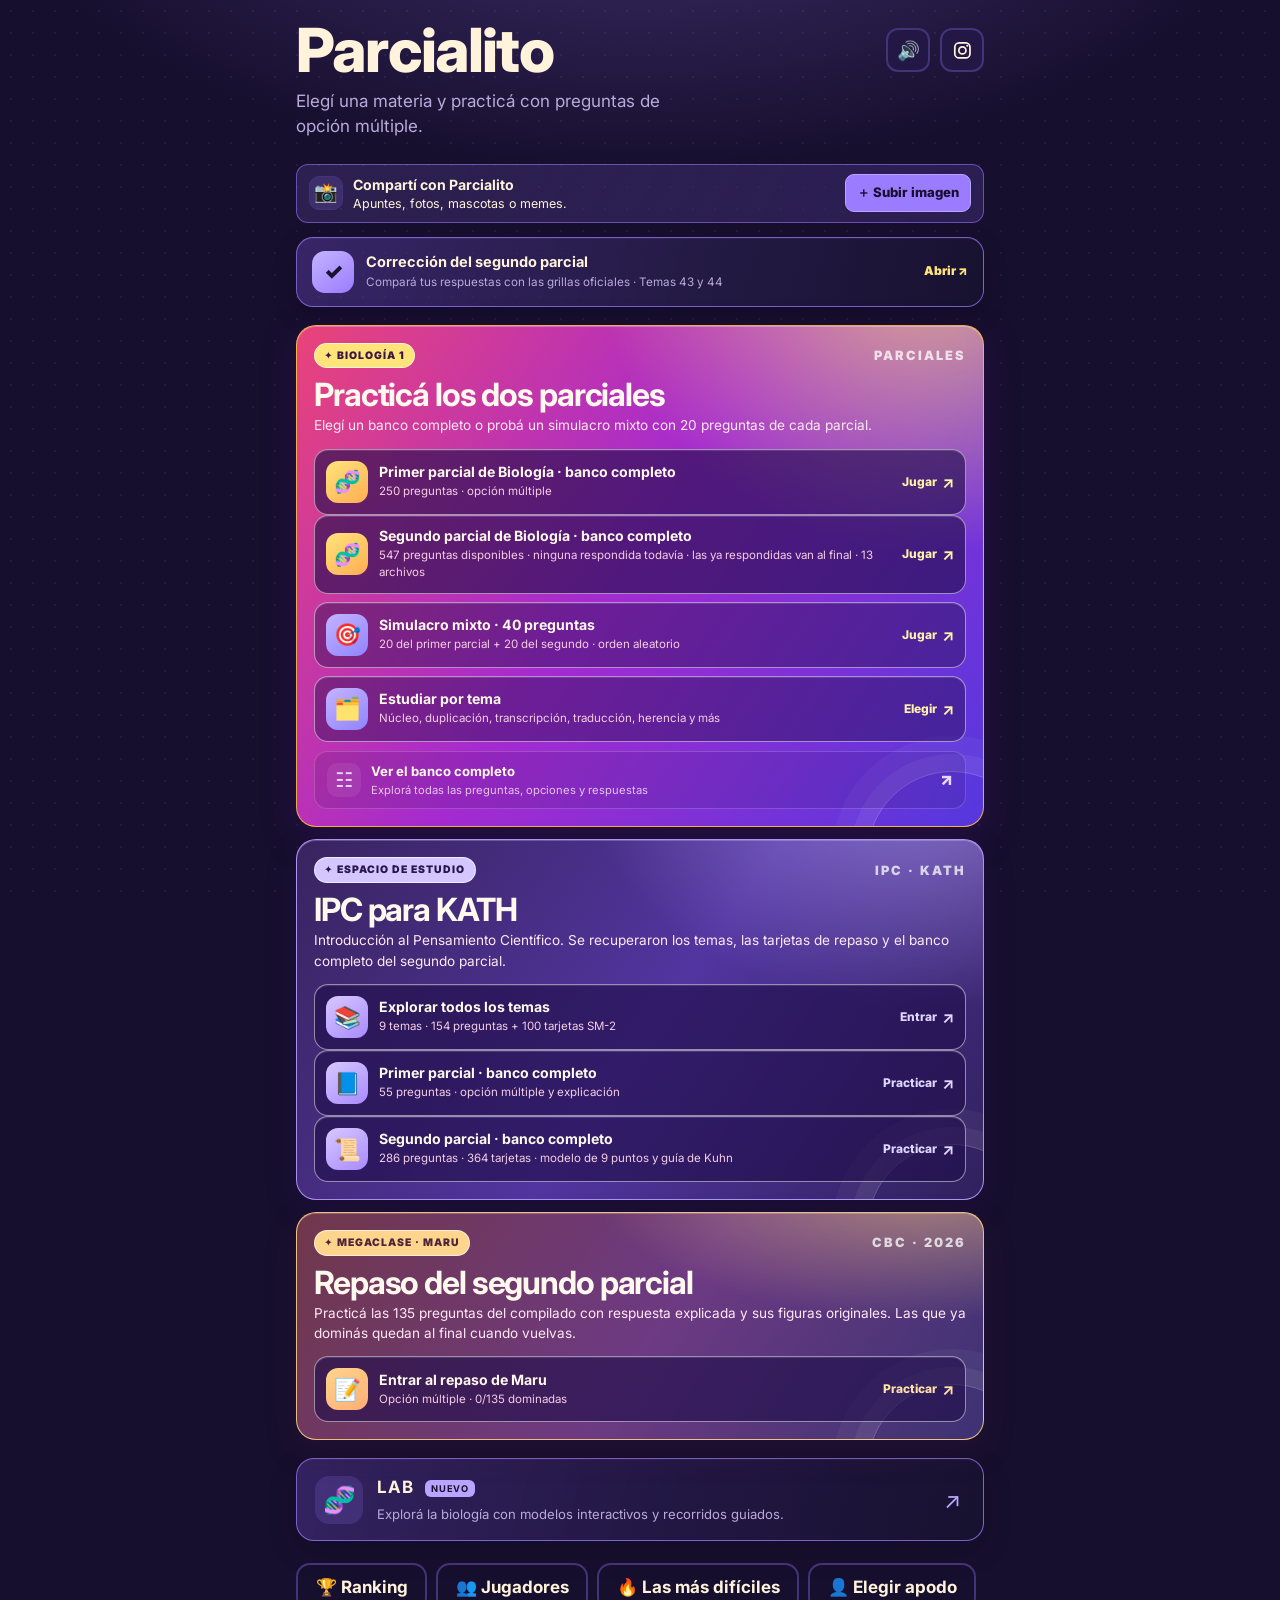
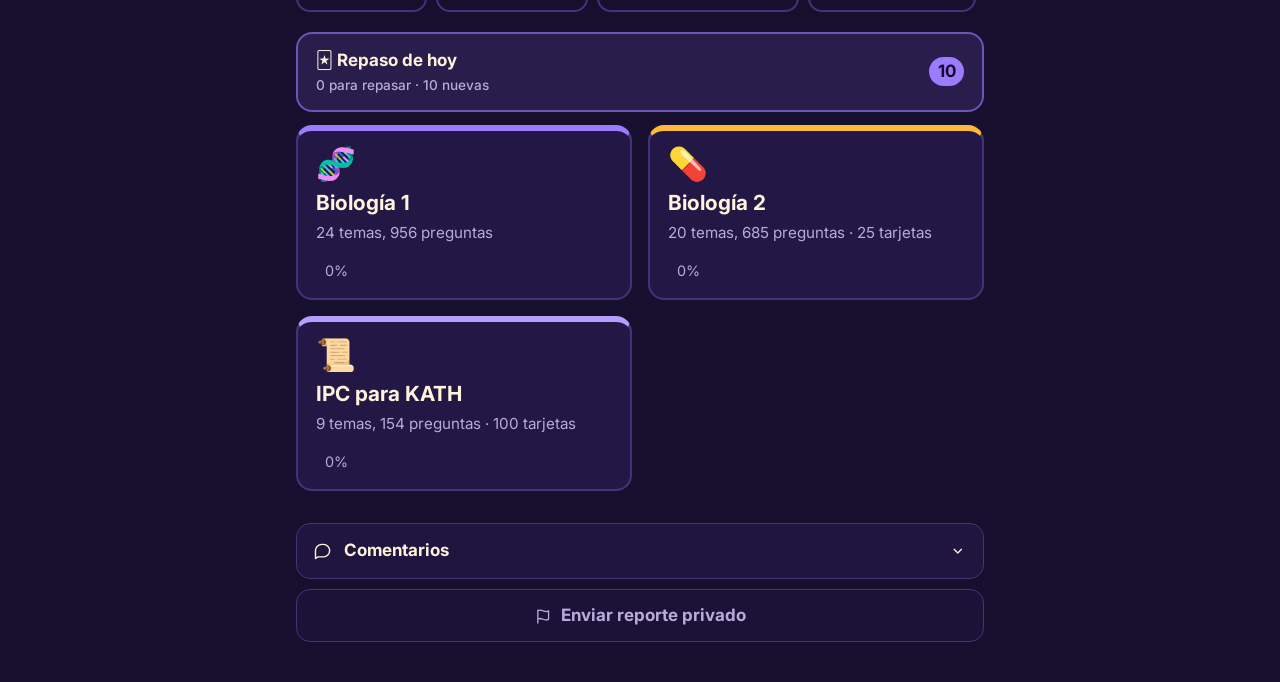
==== commit adb5827b: "Actualizar versión del módulo principal" ====
--- a/index.html
+++ b/index.html
@@ -32,7 +32,7 @@
       });
     }
   </script>
-  <script type="module" src="js/app.js?v=20261115-ipc-primer-parcial"></script>
+  <script type="module" src="js/app.js?v=20261116-composicion-quimica"></script>
   <script type="module" src="js/banco-temas.js?v=20261111-1"></script>
 
 <script id="red-de-seguridad">
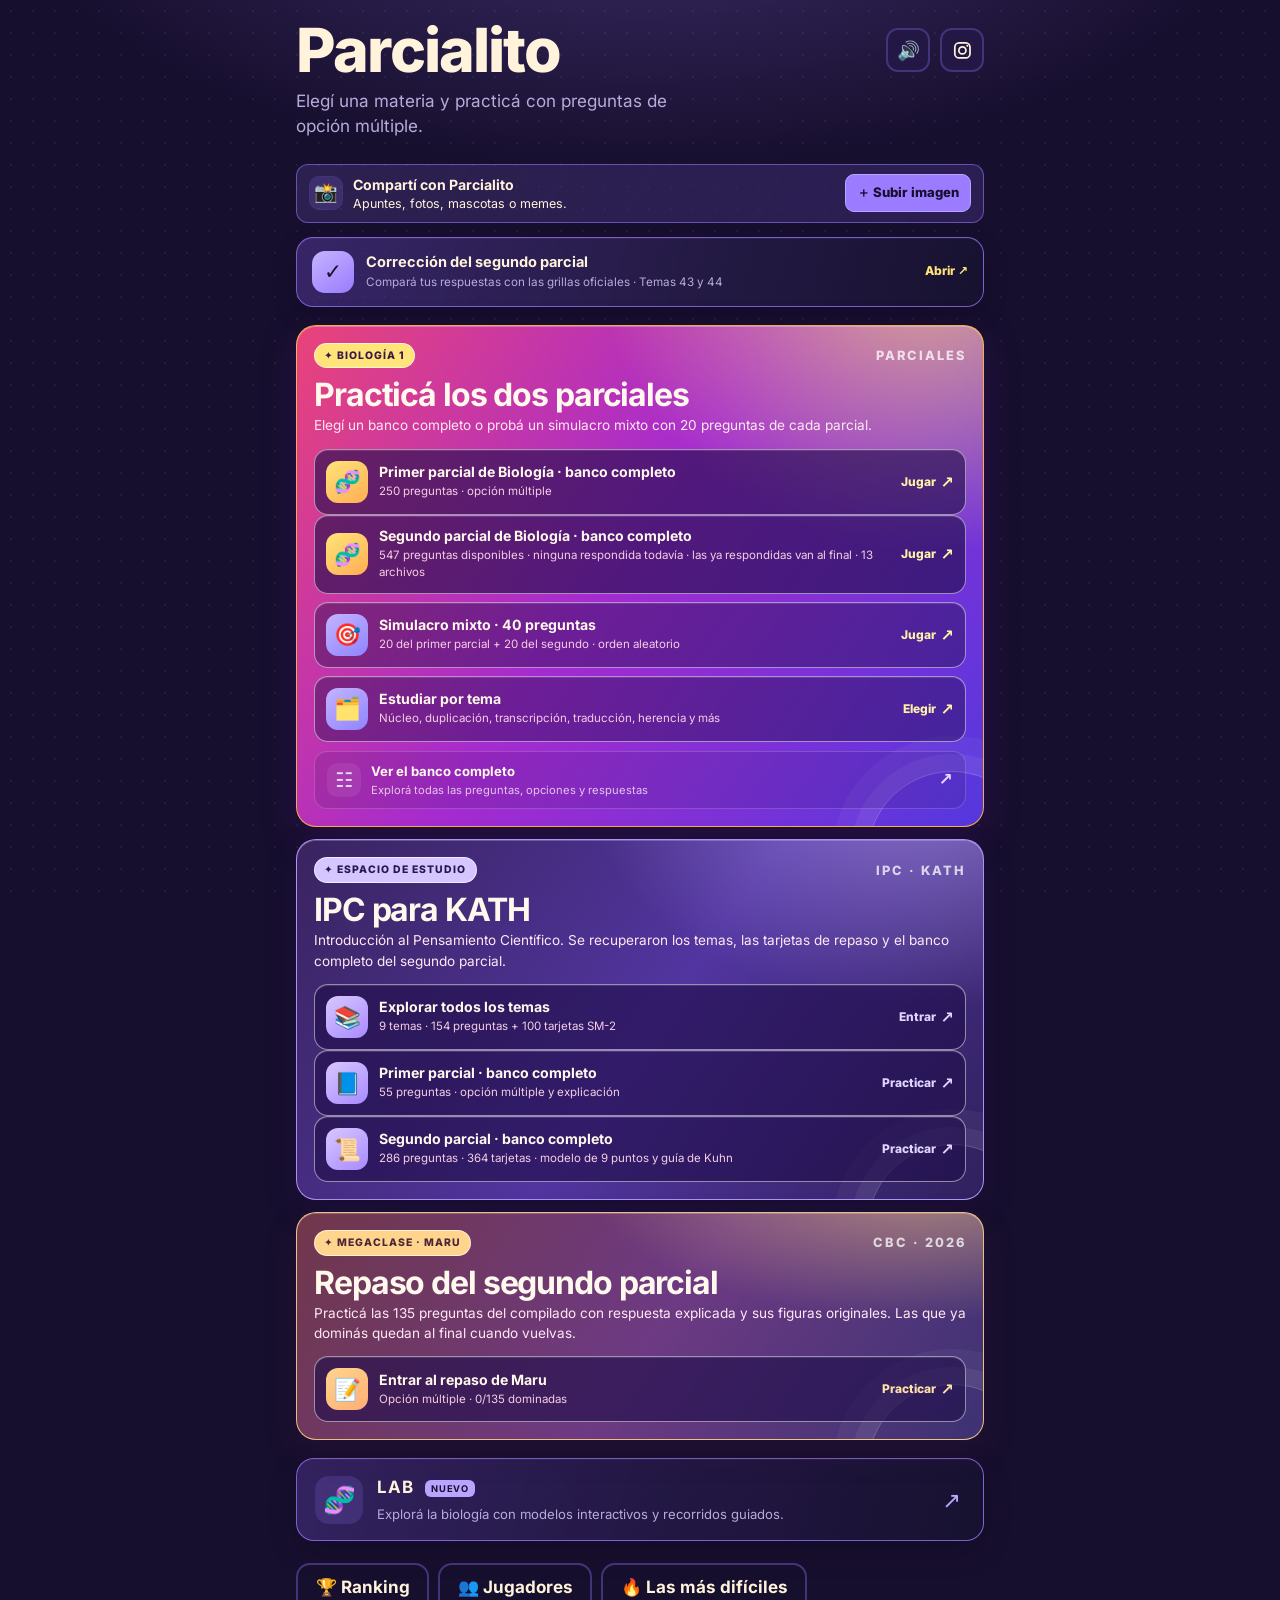
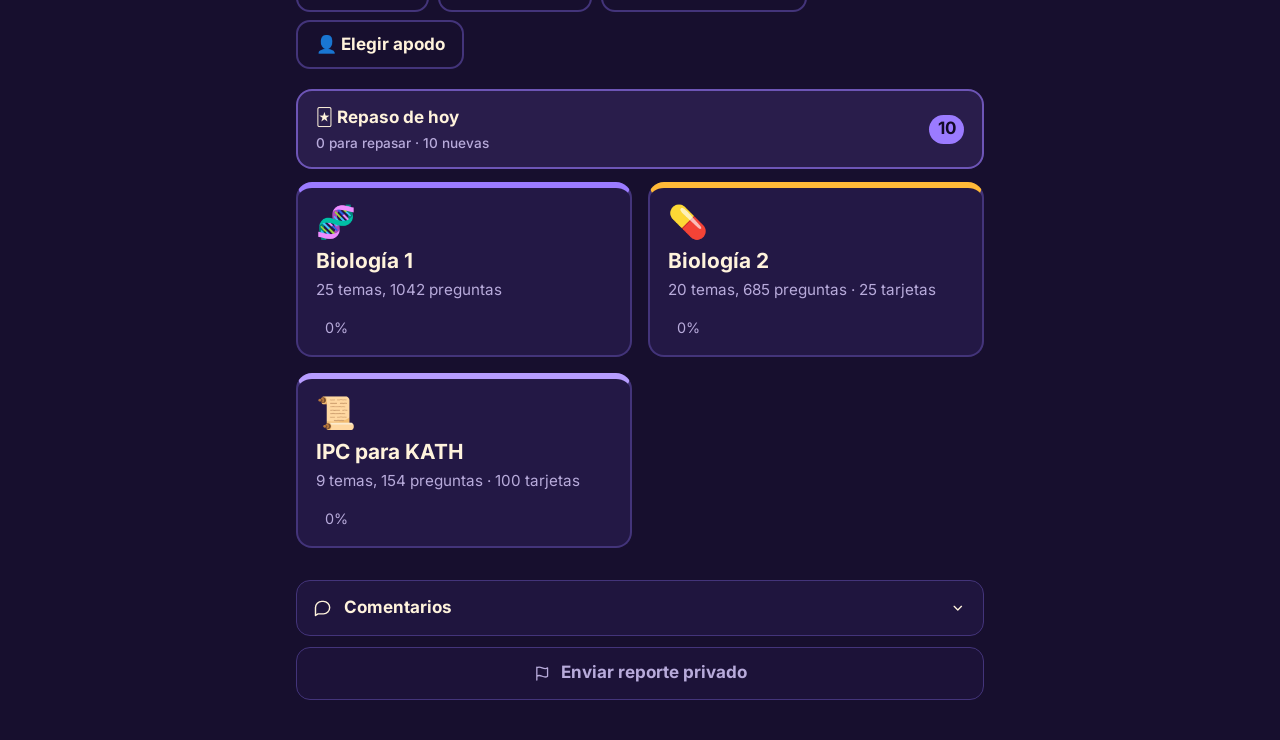
==== commit cbc22f76: "1" ====
--- a/index.html
+++ b/index.html
@@ -11,9 +11,6 @@
   <link rel="manifest" href="manifest.json">
   <meta name="apple-mobile-web-app-capable" content="yes">
   <meta name="apple-mobile-web-app-title" content="Parcialito">
-  <link rel="preconnect" href="https://fonts.googleapis.com">
-  <link rel="preconnect" href="https://fonts.gstatic.com" crossorigin>
-  <link href="https://fonts.googleapis.com/css2?family=Inter:wght@400;500;600;700;800&display=swap" rel="stylesheet">
   <link rel="stylesheet" href="css/styles.css?v=20261114-envios3">
 </head>
 <body>
--- a/css/styles.css
+++ b/css/styles.css
@@ -3,6 +3,14 @@
    Paleta: noche violeta, crema, ámbar (racha), verde/rojo (respuesta)
    Tipografías: Bricolage Grotesque (todo) + Silkscreen (solo la racha)
    ========================================================== */
+
+@font-face {
+  font-family: 'Inter';
+  font-style: normal;
+  font-weight: 400 800;
+  font-display: swap;
+  src: url('../fonts/Inter-latin-variable.woff2') format('woff2');
+}
 
 :root {
   --noche: #170F2E;
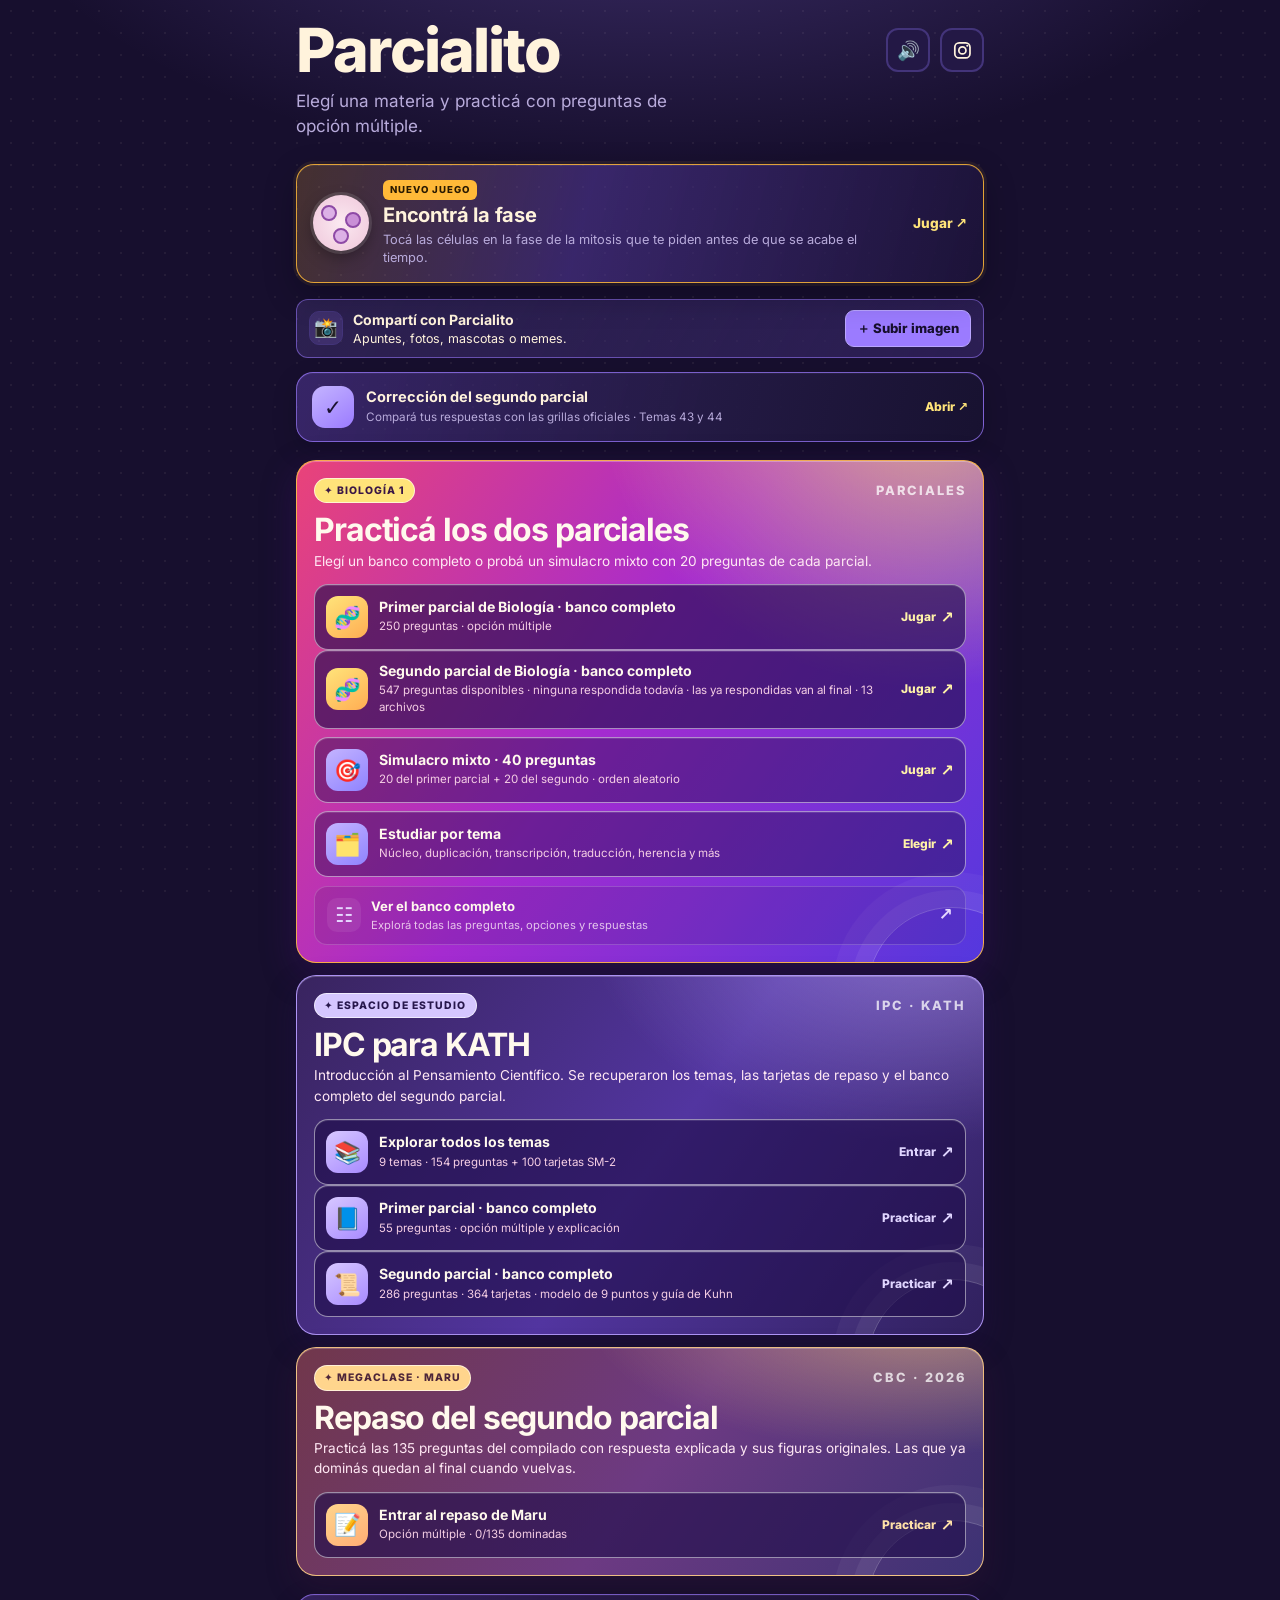
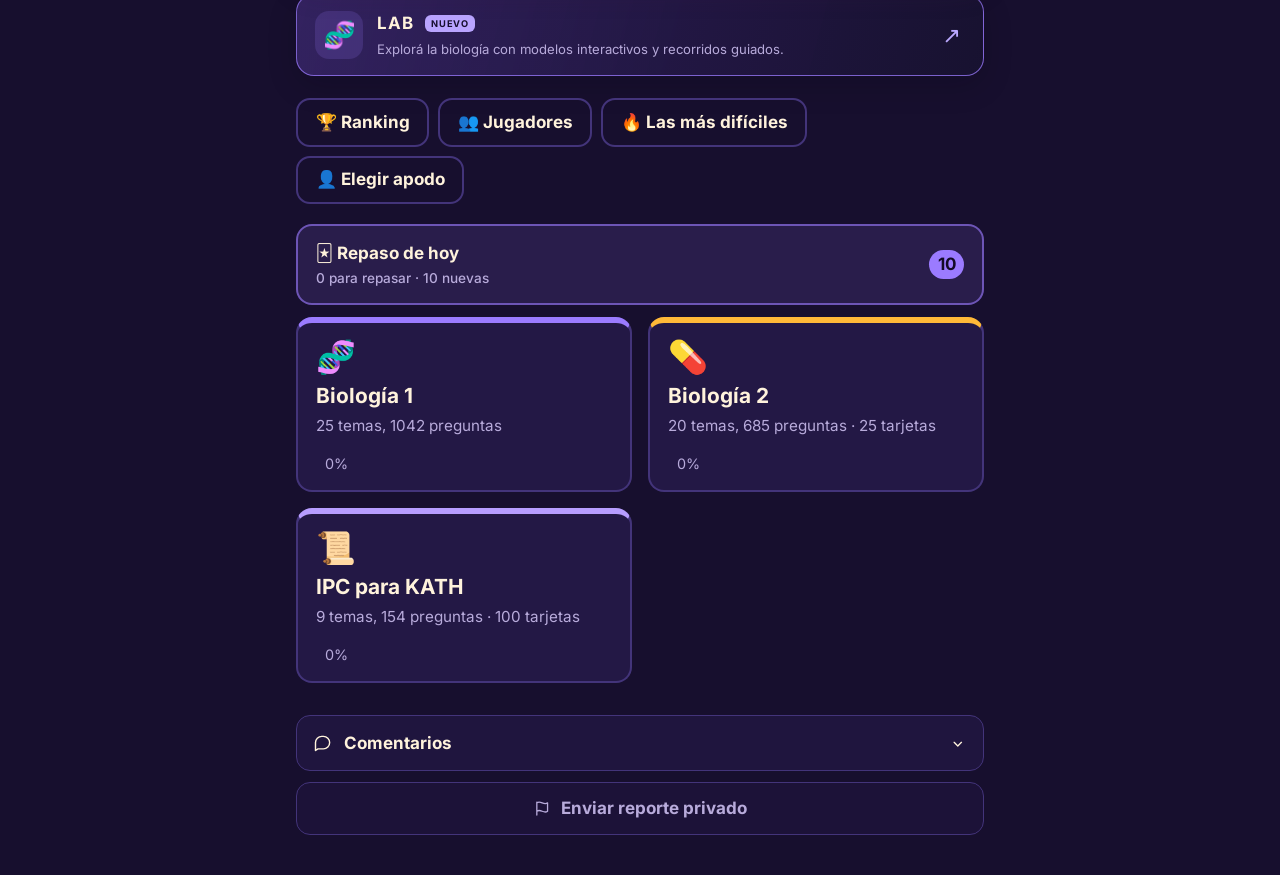
==== commit de6329bf: "Agrega el juego 'Encontrá la fase' con banner principal de nuevo juego Co-Authored-By: Claude Sonnet" ====
--- a/index.html
+++ b/index.html
@@ -11,7 +11,7 @@
   <link rel="manifest" href="manifest.json">
   <meta name="apple-mobile-web-app-capable" content="yes">
   <meta name="apple-mobile-web-app-title" content="Parcialito">
-  <link rel="stylesheet" href="css/styles.css?v=20261114-envios3">
+  <link rel="stylesheet" href="css/styles.css?v=20261122-juego">
 </head>
 <body>
   <div id="app"></div>
@@ -29,7 +29,7 @@
       });
     }
   </script>
-  <script type="module" src="js/app.js?v=20261116-composicion-quimica"></script>
+  <script type="module" src="js/app.js?v=20261122-juego"></script>
   <script type="module" src="js/banco-temas.js?v=20261111-1"></script>
 
 <script id="red-de-seguridad">
--- a/css/styles.css
+++ b/css/styles.css
@@ -1540,3 +1540,38 @@
 .inbox-preview-item small{display:block;margin-top:5px;color:var(--muted);overflow:hidden;text-overflow:ellipsis;white-space:nowrap}
 .inbox-preview-empty{font-size:13px;color:var(--muted);padding:7px 0}
 @media(max-width:600px){.inbox-preview-grid{grid-template-columns:repeat(3,minmax(0,1fr))}.inbox-preview-item img{height:88px}}
+
+/* Banner principal: nuevo juego "Encontrá la fase" */
+.banner-juego {
+  position:relative; overflow:hidden; display:flex; align-items:center; gap:14px; width:100%; margin:14px 0 16px; padding:15px 16px;
+  color:var(--crema); text-align:left; cursor:pointer; font:inherit;
+  border:1px solid rgba(255,185,56,.85); border-radius:18px;
+  background:linear-gradient(105deg,rgba(255,185,56,.20),rgba(91,62,166,.5) 42%,rgba(28,19,56,.98));
+  box-shadow:inset 0 1px rgba(255,255,255,.06),0 12px 32px rgba(5,3,15,.28),0 0 0 3px rgba(255,185,56,.08);
+  transition:transform .18s,border-color .18s,box-shadow .18s;
+}
+.banner-juego:hover { transform:translateY(-2px); border-color:var(--ambar); box-shadow:0 14px 34px rgba(5,3,15,.32),0 0 0 4px rgba(255,185,56,.14); }
+.banner-juego:focus-visible { outline:3px solid var(--ambar); outline-offset:3px; }
+.banner-juego-celula { position:relative; flex:0 0 56px; width:56px; height:56px; border-radius:50%; background:radial-gradient(circle,#fbe9f1,#efc6da); box-shadow:0 0 0 3px rgba(255,255,255,.12),0 6px 16px rgba(0,0,0,.35); animation:juego-latido 2.4s ease-in-out infinite; }
+.banner-juego-celula i { position:absolute; width:16px; height:16px; border-radius:50%; background:#dcb0e6; border:2px solid #8e4aa6; }
+.banner-juego-celula i:nth-child(1) { left:8px; top:10px; }
+.banner-juego-celula i:nth-child(2) { right:8px; top:17px; background:#c98fd6; }
+.banner-juego-celula i:nth-child(3) { left:20px; bottom:7px; }
+@keyframes juego-latido { 0%,100% { transform:scale(1); } 50% { transform:scale(1.07); } }
+.banner-juego-texto { display:flex; flex:1; min-width:0; flex-direction:column; gap:4px; }
+.banner-juego-nuevo { align-self:flex-start; padding:3px 7px; border-radius:6px; font-size:.6rem; font-weight:900; letter-spacing:.1em; color:#2a1a00; background:var(--ambar); }
+.banner-juego-texto strong { font-size:1.25rem; line-height:1.15; letter-spacing:-.01em; }
+.banner-juego-texto small { color:var(--tenue); font-size:.8rem; line-height:1.4; }
+.banner-juego-accion { flex-shrink:0; color:#ffe47a; font-size:.85rem; font-weight:900; white-space:nowrap; }
+@media(max-width:480px) {
+  .banner-juego { gap:11px; padding:13px; }
+  .banner-juego-celula { flex-basis:46px; width:46px; height:46px; }
+  .banner-juego-celula i { width:13px; height:13px; }
+  .banner-juego-celula i:nth-child(1) { left:6px; top:8px; }
+  .banner-juego-celula i:nth-child(2) { right:6px; top:14px; }
+  .banner-juego-celula i:nth-child(3) { left:16px; bottom:5px; }
+  .banner-juego-texto strong { font-size:1.08rem; }
+  .banner-juego-texto small { font-size:.74rem; }
+  .banner-juego-accion { font-size:.78rem; }
+}
+@media(prefers-reduced-motion:reduce) { .banner-juego-celula { animation:none; } }
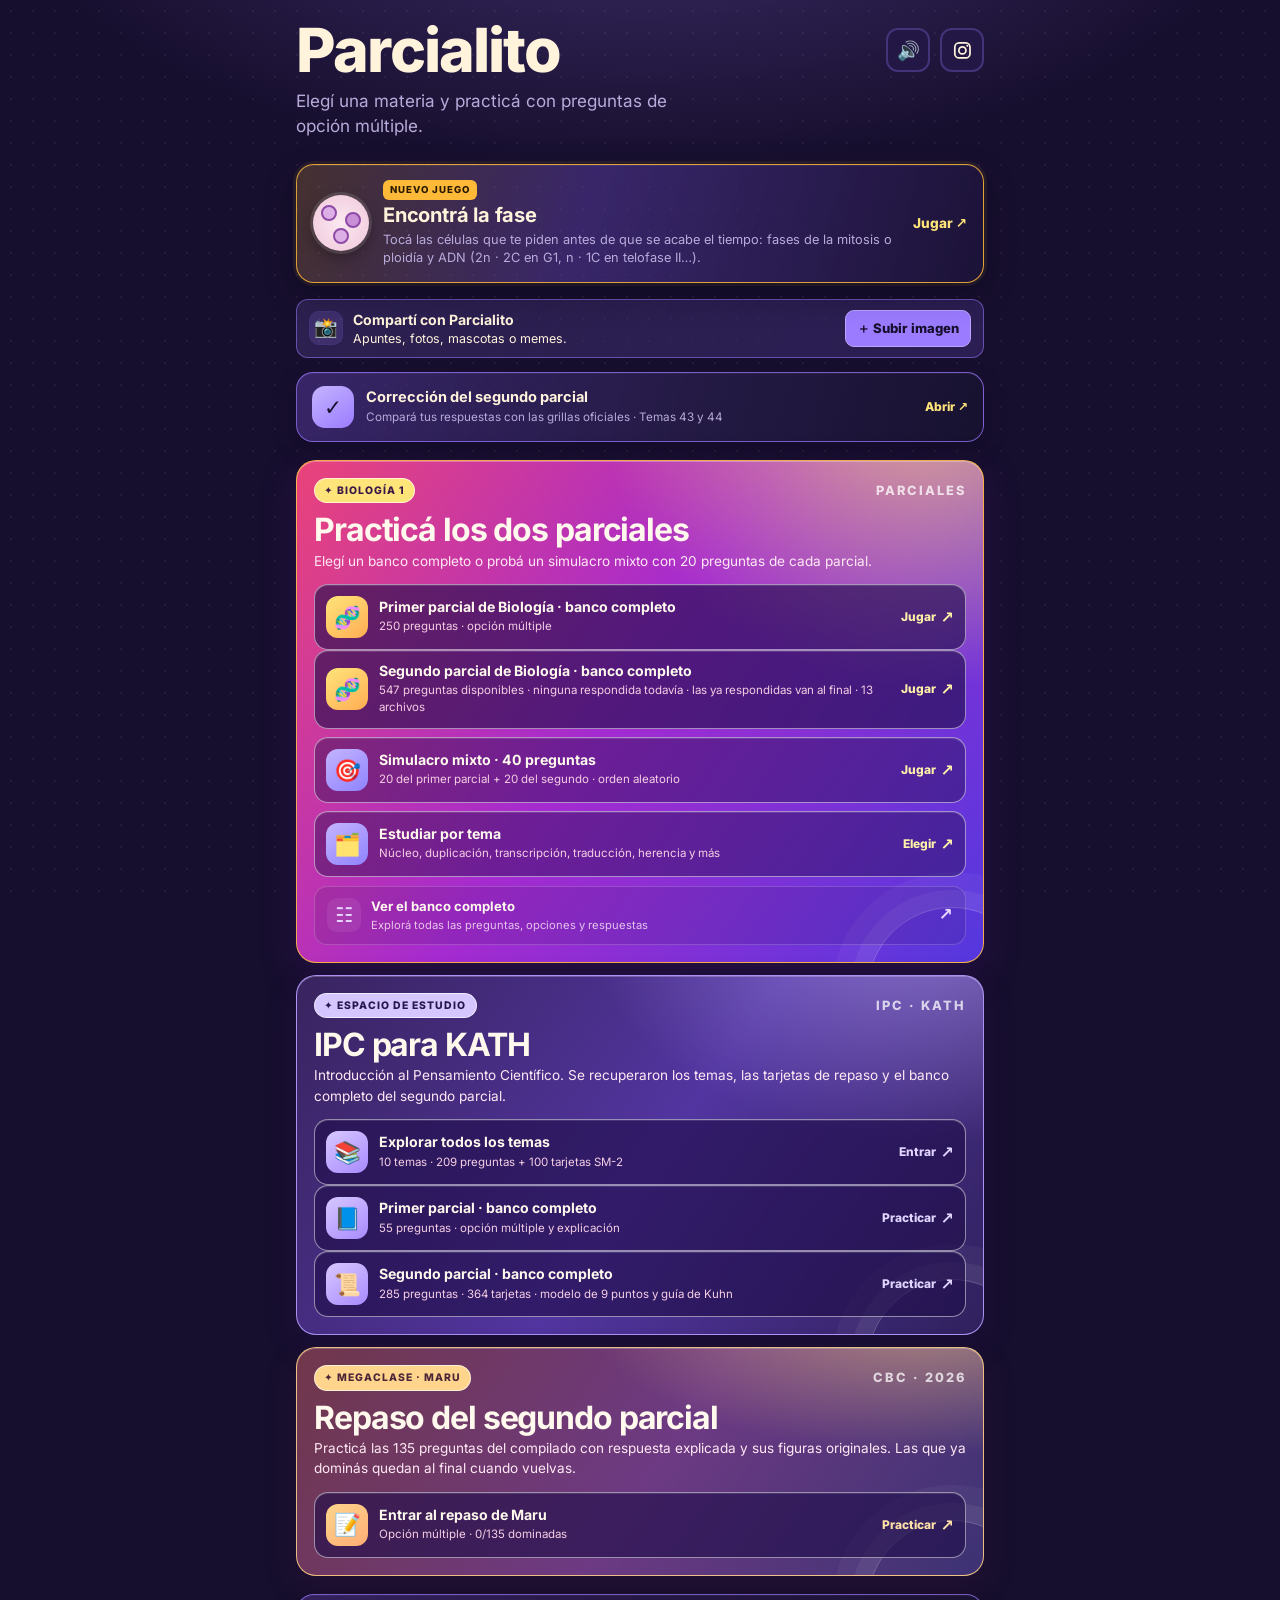
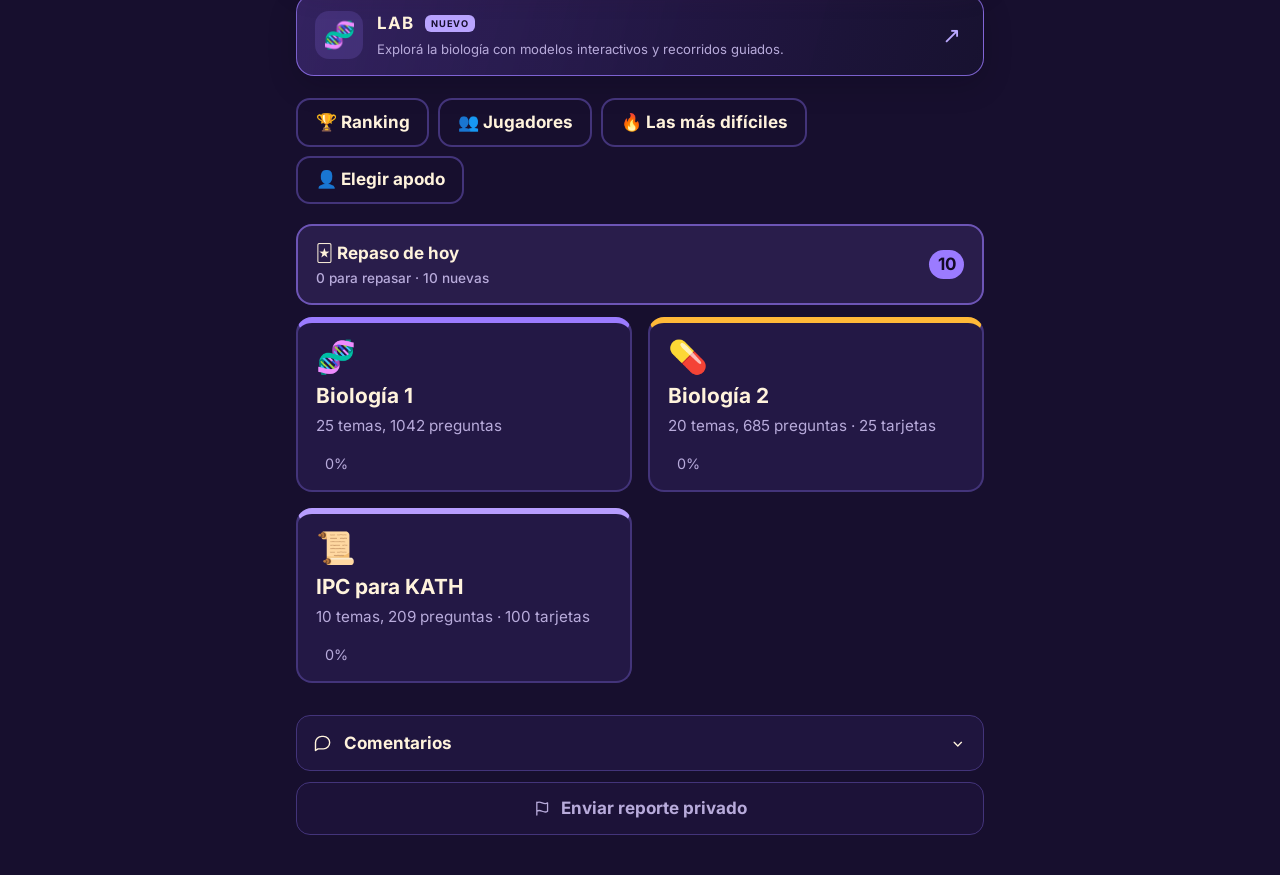
==== commit 45b6dd1a: "Juego Encontrá la fase: agrega el modo Ploidía y ADN (mitosis y meiosis, modelo 2n = 4) Co-Authored-" ====
--- a/index.html
+++ b/index.html
@@ -29,7 +29,7 @@
       });
     }
   </script>
-  <script type="module" src="js/app.js?v=20261122-juego"></script>
+  <script type="module" src="js/app.js?v=20261122-juego2"></script>
   <script type="module" src="js/banco-temas.js?v=20261111-1"></script>
 
 <script id="red-de-seguridad">
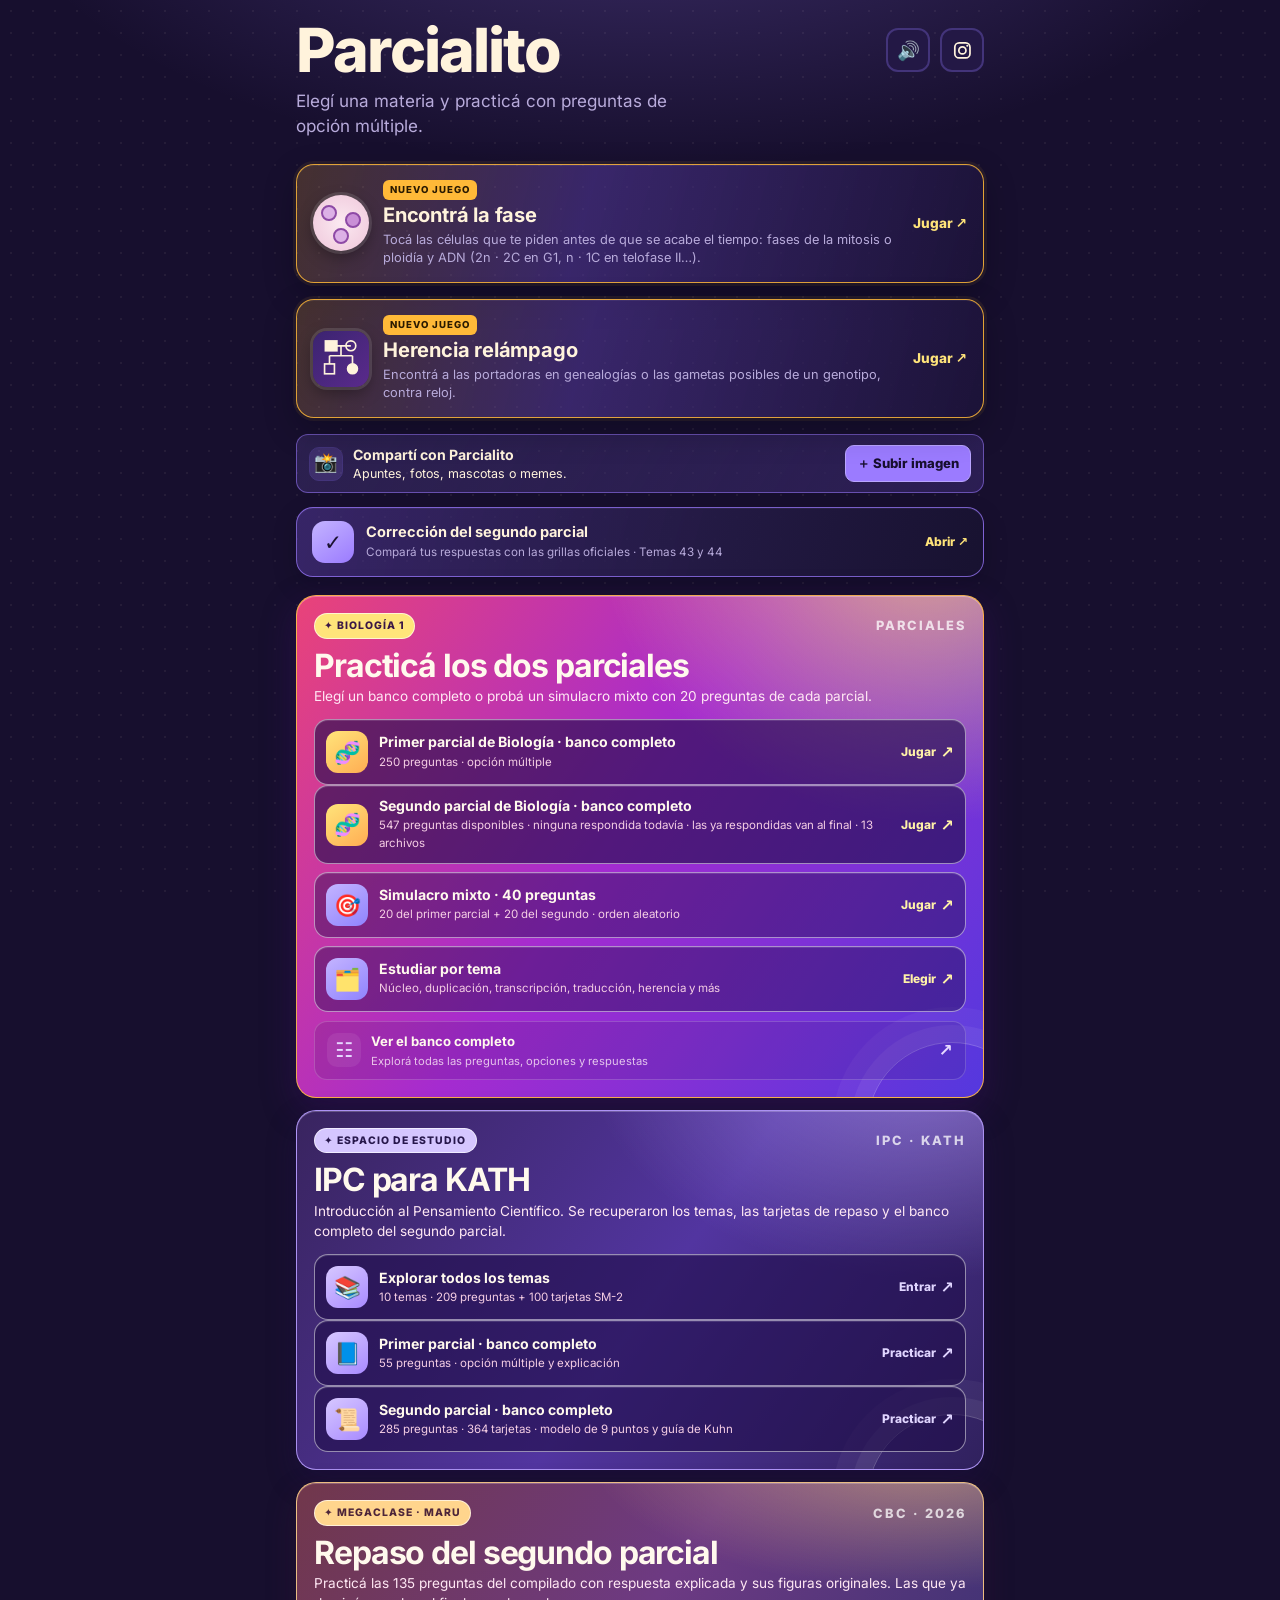
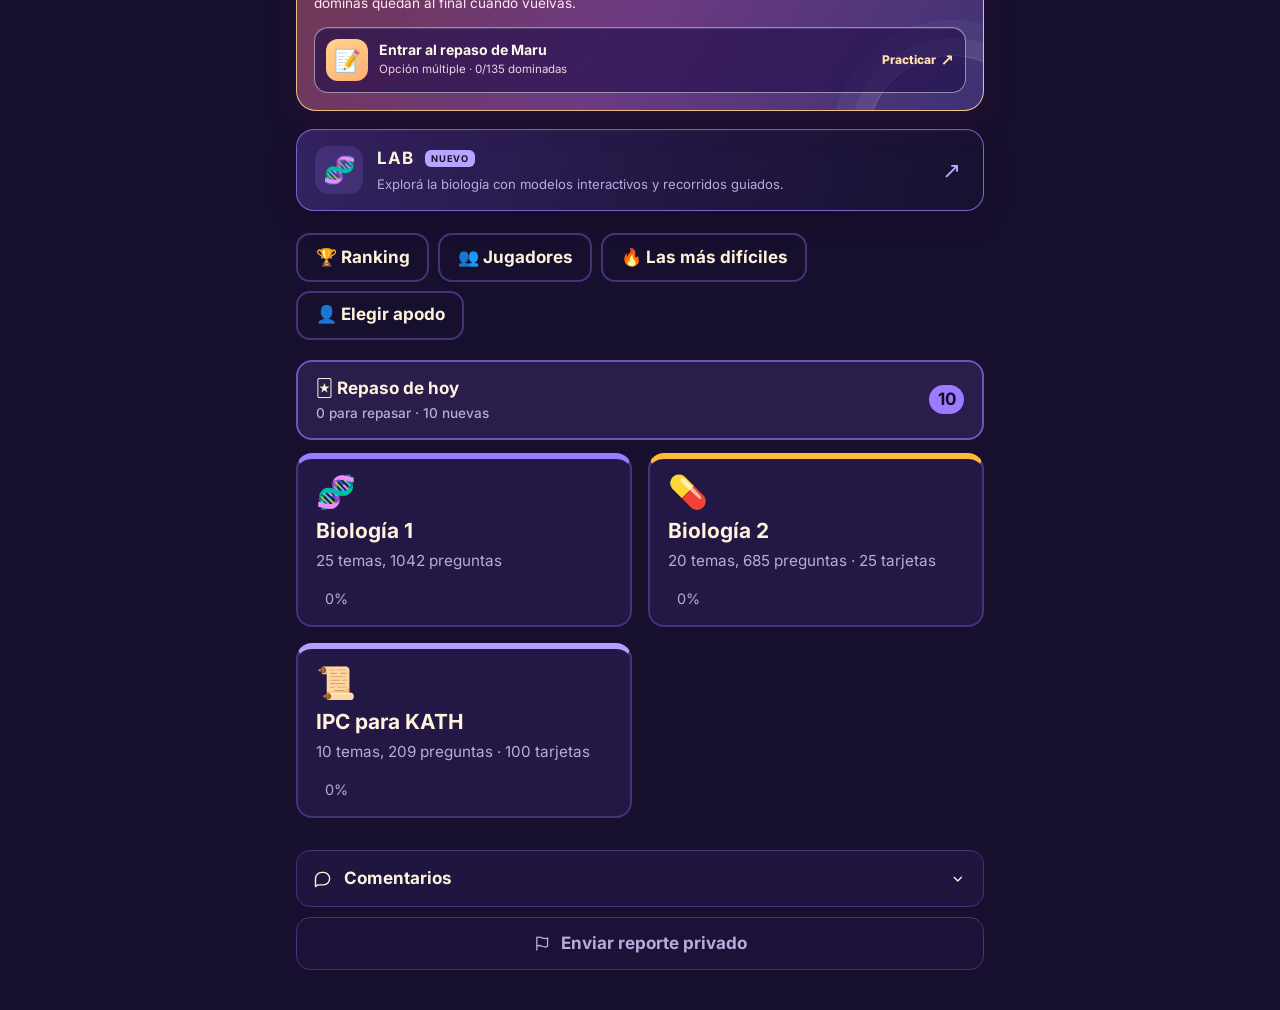
==== commit 770bfa5c: "Agrega el juego Herencia relámpago (genealogías ligadas al X y gametas posibles) con su banner en el" ====
--- a/index.html
+++ b/index.html
@@ -11,7 +11,7 @@
   <link rel="manifest" href="manifest.json">
   <meta name="apple-mobile-web-app-capable" content="yes">
   <meta name="apple-mobile-web-app-title" content="Parcialito">
-  <link rel="stylesheet" href="css/styles.css?v=20261122-juego">
+  <link rel="stylesheet" href="css/styles.css?v=20261122-juego2">
 </head>
 <body>
   <div id="app"></div>
@@ -29,7 +29,7 @@
       });
     }
   </script>
-  <script type="module" src="js/app.js?v=20261122-juego2"></script>
+  <script type="module" src="js/app.js?v=20261122-juego3"></script>
   <script type="module" src="js/banco-temas.js?v=20261111-1"></script>
 
 <script id="red-de-seguridad">
--- a/css/styles.css
+++ b/css/styles.css
@@ -1575,3 +1575,9 @@
   .banner-juego-accion { font-size:.78rem; }
 }
 @media(prefers-reduced-motion:reduce) { .banner-juego-celula { animation:none; } }
+
+.banner-juego-herencia { margin-top:10px; }
+.banner-juego-pedigri { position:relative; flex:0 0 56px; width:56px; height:56px; border-radius:14px; background:linear-gradient(135deg,#3b2470,#5a2a8c); box-shadow:0 0 0 3px rgba(255,255,255,.12),0 6px 16px rgba(0,0,0,.35); display:grid; place-items:center; animation:juego-latido 2.4s ease-in-out infinite; }
+.banner-juego-pedigri svg { width:46px; height:46px; }
+@media(max-width:480px) { .banner-juego-pedigri { flex-basis:46px; width:46px; height:46px; } .banner-juego-pedigri svg { width:38px; height:38px; } }
+@media(prefers-reduced-motion:reduce) { .banner-juego-pedigri { animation:none; } }
